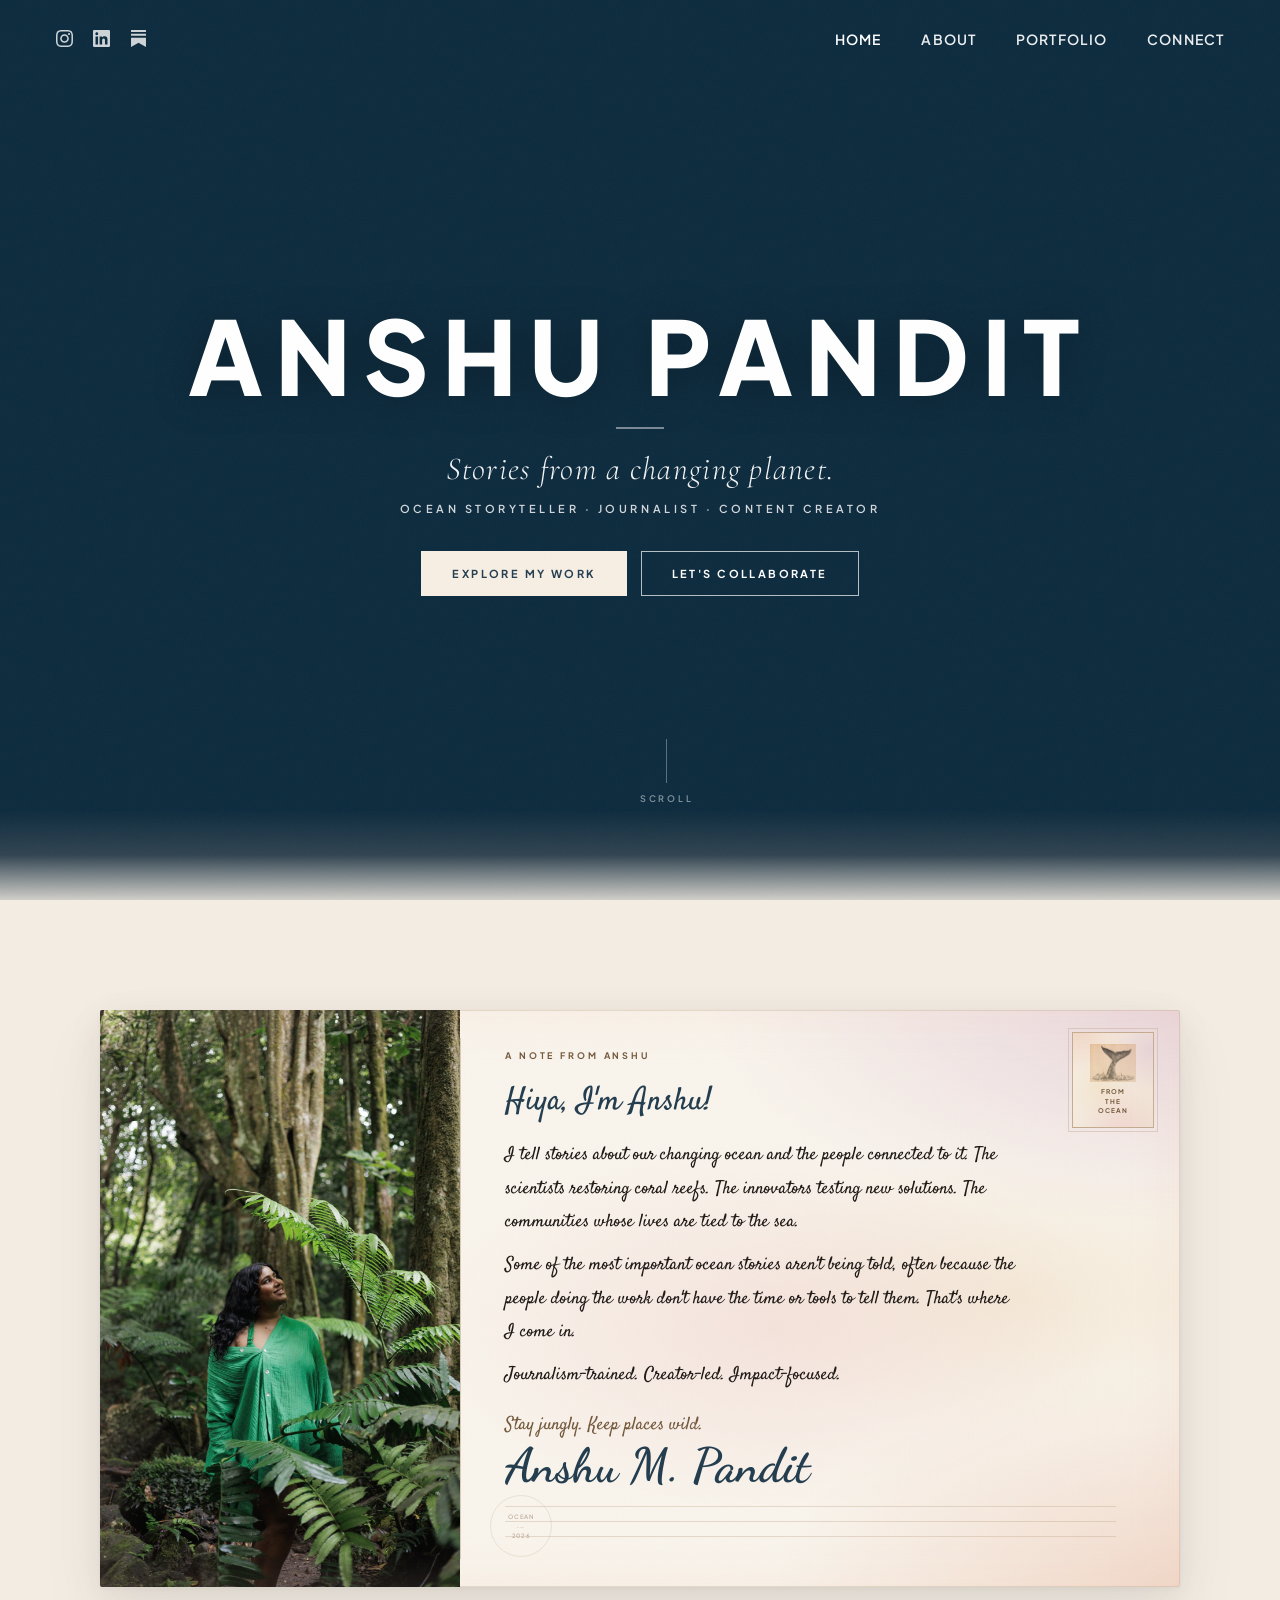
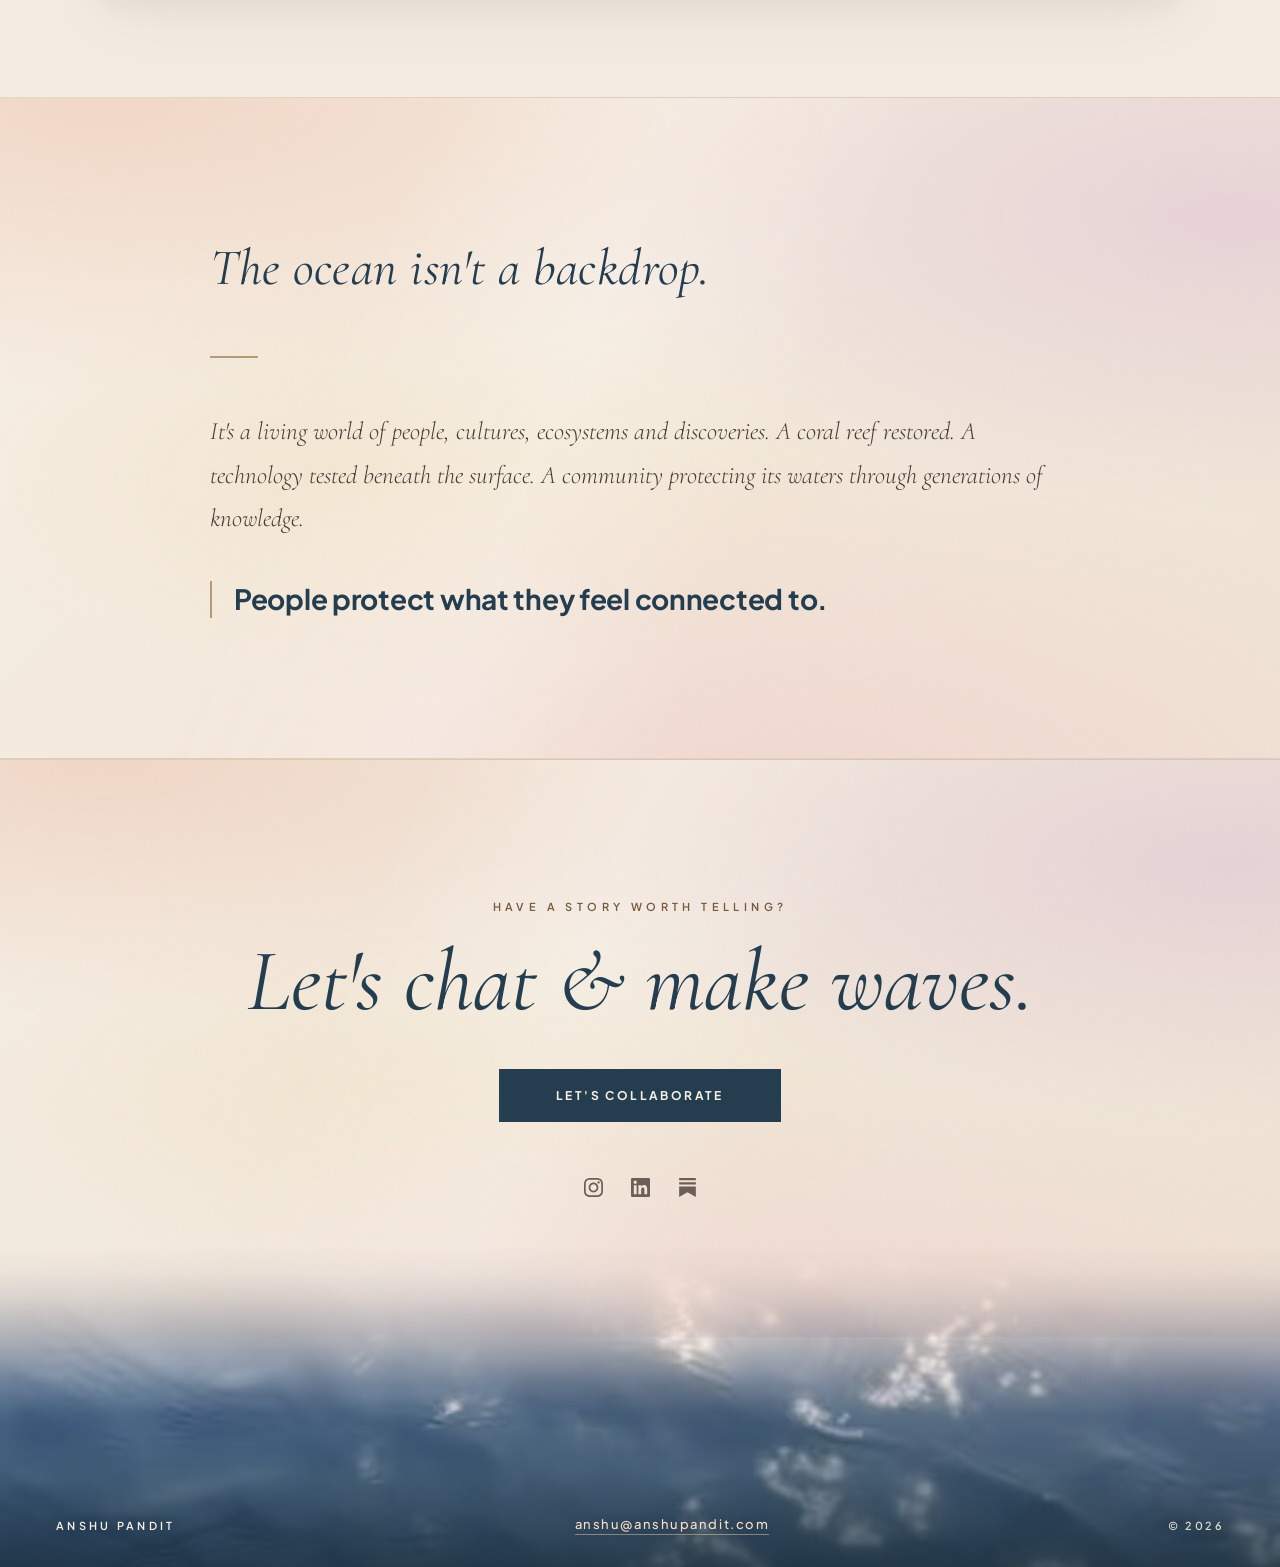
==== index.html @ a5e6ab1a "Speed, headings, fonts, closings and mobile fixes - Resize large photos to their largest display siz" ====
<!DOCTYPE html>
<html lang="en">
<head>
<meta charset="UTF-8">
<meta name="viewport" content="width=device-width, initial-scale=1.0">
<title>Anshu Pandit | Stories from a changing planet</title>
<link rel="preconnect" href="https://fonts.googleapis.com">
<link rel="preconnect" href="https://fonts.gstatic.com" crossorigin>
<link href="https://fonts.googleapis.com/css2?family=Plus+Jakarta+Sans:wght@300;400;500;600;700;800&family=Cormorant:ital,wght@0,400;0,500;0,600;1,300;1,400;1,500&family=Satisfy&family=Dancing+Script:wght@700&display=swap" rel="stylesheet">
<link rel="stylesheet" href="src/styles/styles.css">
<!-- SEO -->
<meta name="description" content="Anshu Pandit is an ocean storyteller, journalist and content creator telling stories about our changing ocean and the people connected to it.">
<meta name="keywords" content="Anshu Pandit, ocean storyteller, marine conservation, impact storytelling, climate communications, ocean biodiversity, environmental journalism, ocean journalism, blue economy, ocean policy, marine wildlife, conservation communications">
<meta name="author" content="Anshu Pandit">
<meta name="robots" content="index, follow">
<link rel="canonical" href="https://anshupandit.com/">
<meta property="og:type" content="website">
<meta property="og:url" content="https://anshupandit.com/">
<meta property="og:title" content="Anshu Pandit | Stories from a changing planet">
<meta property="og:description" content="Anshu Pandit is an ocean storyteller, journalist and content creator telling stories about our changing ocean and the people connected to it.">
<meta property="og:image" content="https://anshupandit.com/src/assets/Current_Headhot_copy.png">
<meta property="og:site_name" content="Anshu Pandit">
<meta name="twitter:card" content="summary_large_image">
<meta name="twitter:site" content="@anshupandit">
<meta name="twitter:title" content="Anshu Pandit | Stories from a changing planet">
<meta name="twitter:description" content="Anshu Pandit is an ocean storyteller, journalist and content creator telling stories about our changing ocean and the people connected to it.">
<meta name="twitter:image" content="https://anshupandit.com/src/assets/Current_Headhot_copy.png">
<meta name="theme-color" content="#0D2B3E">
<!-- Favicon -->
<link rel="icon" type="image/x-icon" href="favicon.ico">
<link rel="icon" type="image/png" href="favicon.png">
<link rel="apple-touch-icon" href="favicon.png">
<!-- Structured Data -->
<script type="application/ld+json">
{
  "@context": "https://schema.org",
  "@type": "Person",
  "name": "Anshu Pandit",
  "url": "https://anshupandit.com",
  "jobTitle": "Ocean Impact Storyteller",
  "description": "Ocean impact storyteller and journalist specializing in marine conservation, climate, and biodiversity communications.",
  "knowsAbout": ["Ocean Conservation", "Marine Biodiversity", "Climate Communications", "Impact Storytelling", "Broadcast Journalism", "Environmental Journalism", "Ocean Policy", "Blue Economy", "Ocean Journalism"],
  "sameAs": [
    "https://instagram.com/anshupandit",
    "https://www.linkedin.com/in/anshu-pandit/",
    "https://junglyplanet.substack.com"
  ],
  "image": "https://anshupandit.com/src/assets/Current_Headhot_copy.png"
}
</script>
<style>

/* ============================================================
   HERO — VIDEO
============================================================ */
.hero {
  position: relative;
  height: 100vh;
  width: 100%;
  overflow: hidden;
  display: flex;
  align-items: center;
  justify-content: center;
  background: #0D2B3E;
}

.hero-video {
  position: absolute;
  top: 0;
  left: 0;
  width: 100%;
  height: 100%;
  object-fit: cover;
}

.hero-overlay {
  position: absolute; inset: 0; z-index: 1;
  background:
    radial-gradient(ellipse at center, rgba(13,43,62,0.45) 0%, rgba(13,43,62,0.15) 60%, rgba(13,43,62,0.55) 100%),
    linear-gradient(to bottom, rgba(13,43,62,0.2) 0%, rgba(13,43,62,0.08) 40%, rgba(13,43,62,0.5) 100%);
}

.hero-content {
  position: relative;
  z-index: 2;
  text-align: center;
  animation: fadeUp 2s ease forwards;
  opacity: 0;
  transform: translateY(28px);
}

.hero-name {
  font-family: 'Plus Jakarta Sans', sans-serif;
  font-size: clamp(52px, 8vw, 116px);
  font-weight: 800;
  color: #fff;
  letter-spacing: 0.12em;
  text-transform: uppercase;
  line-height: 1;
  margin-bottom: 20px;
  text-shadow: 0 2px 40px rgba(0,0,0,0.3);
}

.hero-divider {
  width: 48px; height: 2px;
  background: rgba(255,255,255,0.45);
  margin: 0 auto 20px;
}

.hero-subtitle {
  font-family: 'Cormorant', serif;
  font-size: clamp(14px, 1.8vw, 22px);
  font-weight: 300;
  font-style: italic;
  color: rgba(255,255,255,0.85);
  letter-spacing: 0.12em;
}

.hero-descriptor {
  font-family: 'Cormorant', serif;
  font-size: clamp(11px, 1.2vw, 15px);
  font-weight: 300;
  font-style: italic;
  color: rgba(255,255,255,0.48);
  letter-spacing: 0.2em;
  margin-top: 10px;
}

.hero-scroll {
  position: absolute;
  bottom: 96px; left: 50%;
  transform: translateX(-50%);
  display: flex;
  flex-direction: column;
  align-items: center;
  gap: 10px;
  color: rgba(255,255,255,0.5);
  font-family: 'Plus Jakarta Sans', sans-serif;
  font-size: 9px;
  font-weight: 600;
  letter-spacing: 0.3em;
  text-transform: uppercase;
  z-index: 2;
  animation: fadeUp 3s ease forwards;
  opacity: 0;
}

.hero-subtitle { font-size: clamp(20px, 2.6vw, 32px) !important; color: rgba(255,255,255,0.95) !important; letter-spacing: 0.04em !important; }
.hero-descriptor { font-family: 'Plus Jakarta Sans', sans-serif !important; font-style: normal !important; font-weight: 600 !important; font-size: 11px !important; letter-spacing: 0.32em !important; text-transform: uppercase; color: rgba(255,255,255,0.82) !important; margin-top: 14px !important; }

.hero-actions { display: flex; gap: 14px; justify-content: center; flex-wrap: wrap; margin-top: 36px; }
.hero-btn {
  font-family: 'Plus Jakarta Sans', sans-serif;
  font-size: 11px; font-weight: 700; letter-spacing: 0.22em; text-transform: uppercase;
  text-decoration: none; color: #fff;
  padding: 15px 30px;
  border: 1px solid rgba(255,255,255,0.7);
  transition: background 0.35s ease, color 0.35s ease, border-color 0.35s ease;
}
.hero-btn:hover { background: rgba(255,255,255,0.14); border-color: #fff; }
.hero-btn-solid { background: #F7EFE4; color: var(--ocean-deep); border-color: #F7EFE4; }
.hero-btn-solid:hover { background: #fff; color: var(--ocean-deep); }

/* Pearl light where the film gives way to the page */
.hero::after {
  content: '';
  position: absolute; left: 0; right: 0; bottom: 0;
  height: 90px; z-index: 1;
  background: linear-gradient(to bottom,
    rgba(243,236,226,0) 0%,
    rgba(236,198,178,0.16) 50%,
    rgba(243,236,226,0.85) 100%);
  pointer-events: none;
}

.scroll-line {
  width: 1px; height: 44px;
  background: rgba(255,255,255,0.32);
  animation: scrollPulse 2.5s ease-in-out infinite;
}

@keyframes scrollPulse {
  0%, 100% { transform: scaleY(1); opacity: 0.32; }
  50%       { transform: scaleY(1.2); opacity: 0.65; }
}

/* ============================================================
   POSTCARD SECTION
============================================================ */
.postcard-outer {
  background: var(--cream);
  padding: 110px 60px;
}

.postcard-wrap {
  max-width: 1080px;
  margin: 0 auto;
}

.postcard-card {
  background: #F9F4EC;
  background-image:
    radial-gradient(70% 60% at 100% 0%, rgba(226,201,213,0.68) 0%, rgba(226,201,213,0) 62%),
    radial-gradient(60% 60% at 100% 100%, rgba(236,198,178,0.58) 0%, rgba(236,198,178,0) 62%),
    radial-gradient(45% 45% at 62% 55%, rgba(240,210,205,0.50) 0%, rgba(240,210,205,0) 70%),
    radial-gradient(40% 35% at 85% 50%, rgba(240,222,190,0.45) 0%, rgba(240,222,190,0) 70%);
  border-radius: 2px;
  box-shadow:
    0 2px 4px rgba(52,44,43,0.04),
    0 10px 36px rgba(52,44,43,0.08),
    0 28px 70px rgba(36,62,80,0.06),
    inset 0 0 0 1px rgba(180,154,120,0.30);
  display: flex;
  min-height: 560px;
  position: relative;
  overflow: hidden;
}

.postcard-card::before {
  content: '';
  position: absolute; inset: 0;
  opacity: 0.035;
  background-image: url("data:image/svg+xml,%3Csvg viewBox='0 0 512 512' xmlns='http://www.w3.org/2000/svg'%3E%3Cfilter id='n'%3E%3CfeTurbulence type='fractalNoise' baseFrequency='0.65' numOctaves='4' stitchTiles='stitch'/%3E%3C/filter%3E%3Crect width='100%25' height='100%25' filter='url(%23n)'/%3E%3C/svg%3E");
  background-size: 180px 180px;
  pointer-events: none; z-index: 0;
}

.postcard-card::after {
  content: '';
  position: absolute; inset: 0;
  box-shadow: inset 0 0 50px rgba(236,198,178,0.22);
  pointer-events: none; z-index: 5;
}

.postcard-photo-side {
  width: 33.333%;
  flex-shrink: 0;
  position: relative;
  z-index: 1;
  overflow: hidden;
}

.postcard-photo-side img {
  width: 100%;
  height: 100%;
  object-fit: cover;
  object-position: center top;
  display: block;
  filter: saturate(0.9) contrast(0.97) brightness(1.02);
}

.postcard-divider {
  width: 1px;
  background: rgba(180,154,120,0.45);
  flex-shrink: 0;
  margin: 28px 0;
  z-index: 1;
}

.postcard-letter-side {
  flex: 1;
  padding: 40px 48px 36px 44px;
  display: flex;
  flex-direction: column;
  position: relative;
  z-index: 1;
}

.postcard-stamp {
  position: absolute;
  top: 22px; right: 26px;
  width: 82px; height: 96px;
  border: 1.5px solid rgba(180,154,120,0.75);
  outline: 1px solid rgba(180,154,120,0.35);
  outline-offset: 3px;
  display: flex;
  flex-direction: column;
  align-items: center;
  justify-content: center;
  gap: 5px;
  background: var(--nacre);
}

.stamp-img {
  width: 52px; height: 38px;
  object-fit: contain;
  opacity: 0.8;
  mix-blend-mode: multiply;
}

.stamp-text {
  font-family: 'Plus Jakarta Sans', sans-serif;
  font-size: 6.5px;
  font-weight: 700;
  letter-spacing: 0.15em;
  text-transform: uppercase;
  color: var(--gold-text);
  text-align: center;
  line-height: 1.5;
}

.postmark {
  position: absolute;
  bottom: 30px;
  left: calc(33.333% + 30px);
}

.postmark-circle {
  width: 62px; height: 62px;
  border: 1.5px solid rgba(180,154,120,0.5);
  border-radius: 50%;
  display: flex;
  flex-direction: column;
  align-items: center;
  justify-content: center;
  opacity: 0.42;
}

.postmark-text {
  font-family: 'Plus Jakarta Sans', sans-serif;
  font-size: 6px;
  font-weight: 600;
  letter-spacing: 0.1em;
  color: var(--gold-text);
  text-align: center;
  line-height: 1.6;
  text-transform: uppercase;
}

.letter-content {
  padding-right: 110px;
  flex: 1;
}

.letter-label {
  font-family: 'Plus Jakarta Sans', sans-serif;
  font-size: 9px;
  font-weight: 700;
  letter-spacing: 0.32em;
  text-transform: uppercase;
  color: var(--gold-text);
  margin-bottom: 22px;
  display: block;
}

/* HANDWRITTEN CURSIVE for postcard */
.letter-salutation {
  font-family: 'Satisfy', cursive;
  font-size: 32px;
  font-weight: 400;
  color: var(--ocean-deep);
  margin-bottom: 18px;
  line-height: 1.2;
}

.letter-body {
  font-family: 'Satisfy', cursive;
  font-size: 18px;
  font-weight: 400;
  color: var(--text-primary);
  line-height: 1.85;
  margin-bottom: 10px;
}

.letter-closing {
  font-family: 'Satisfy', cursive;
  font-size: 18px;
  font-weight: 400;
  color: var(--gold-text);
  margin-top: 20px;
  margin-bottom: 4px;
}

/* SIGNATURE — Dancing Script for elegance */
.letter-signature {
  font-family: 'Dancing Script', cursive;
  font-size: 48px;
  color: var(--ocean-deep);
  font-weight: 700;
  line-height: 1;
}

.address-lines {
  margin-top: auto;
  padding-top: 16px;
  padding-right: 16px;
}

.address-line {
  height: 1px;
  background: rgba(180,154,120,0.30);
  margin-bottom: 14px;
}

@media (max-width: 900px) {
  .postcard-outer { padding: 80px 24px; }
  .postcard-card { flex-direction: column; min-height: auto; }
  .postcard-photo-side { width: 100%; height: 380px; }
  .postcard-photo-side img { object-position: center 20%; }
  .postcard-divider { display: none; }
  .postcard-letter-side { padding: 32px 28px; }
  .letter-content { padding-right: 0; }
  .letter-label, .letter-salutation { padding-right: 96px; }
  .letter-salutation { font-size: 28px; }
  .postmark { display: none; }
}

/* ============================================================
   WHY OCEAN — MANIFESTO SECTION
============================================================ */
.manifesto-section {
  background: var(--nacre);
  padding: 140px 60px;
  position: relative;
  overflow: hidden;
  border-top: 1px solid rgba(180,154,120,0.25);
  border-bottom: 1px solid rgba(180,154,120,0.25);
}

/* light catching the shell */
.manifesto-section::before {
  content: '';
  position: absolute; inset: 0;
  background: var(--sheen);
  mix-blend-mode: soft-light;
  pointer-events: none;
}

.manifesto-inner { position: relative; }

.manifesto-inner {
  max-width: 860px;
  margin: 0 auto;
}

.manifesto-label {
  font-family: var(--font-heading);
  font-size: clamp(52px, 8vw, 110px);
  font-weight: 800;
  letter-spacing: 0.06em;
  text-transform: uppercase;
  color: #0A4F8F;
  display: block;
  margin-bottom: 0;
  line-height: 1;
}

.manifesto-headline {
  font-family: var(--font-serif);
  font-size: clamp(32px, 4vw, 52px);
  font-weight: 400;
  font-style: italic;
  color: var(--ocean-deep);
  line-height: 1.2;
  margin-bottom: 56px;
  letter-spacing: 0.01em;
}

.manifesto-divider {
  width: 48px;
  height: 2px;
  background: var(--blush);
  margin-bottom: 52px;
}

.manifesto-body {
  display: flex;
  flex-direction: column;
  gap: 0;
}

.manifesto-para {
  font-family: var(--font-serif);
  font-size: clamp(18px, 2vw, 22px);
  font-style: italic;
  color: var(--text-secondary);
  line-height: 1.85;
  padding: 28px 0;
  border-bottom: 1px solid rgba(180,154,120,0.28);
}

.manifesto-para:first-child { padding-top: 0; }
.manifesto-para:last-child { border-bottom: none; }

.manifesto-para strong {
  font-style: normal;
  font-weight: 600;
  color: var(--text-primary);
}

.manifesto-lead {
  font-family: var(--font-serif);
  font-size: clamp(20px, 2.2vw, 25px);
  font-style: italic;
  color: var(--text-secondary);
  line-height: 1.75;
  margin-bottom: 40px;
}
.manifesto-statement {
  font-family: var(--font-heading);
  font-size: clamp(20px, 2.2vw, 28px);
  font-weight: 700;
  color: var(--ocean-deep);
  line-height: 1.3;
  letter-spacing: -0.01em;
  padding-left: 22px;
  border-left: 2px solid var(--gold);
}

@media (max-width: 900px) {
  .manifesto-section { padding: 80px 28px; }
  .manifesto-label { font-size: clamp(44px, 12vw, 80px); }
}

</style>
</head>
<body>

<!-- NAV -->
<nav id="main-nav">
  <div class="nav-social">
    <a href="https://instagram.com/anshupandit" target="_blank" aria-label="Instagram"><svg viewBox="0 0 24 24"><path d="M12 2.163c3.204 0 3.584.012 4.85.07 3.252.148 4.771 1.691 4.919 4.919.058 1.265.069 1.645.069 4.849 0 3.205-.012 3.584-.069 4.849-.149 3.225-1.664 4.771-4.919 4.919-1.266.058-1.644.07-4.85.07-3.204 0-3.584-.012-4.849-.07-3.26-.149-4.771-1.699-4.919-4.92-.058-1.265-.07-1.644-.07-4.849 0-3.204.013-3.583.07-4.849.149-3.227 1.664-4.771 4.919-4.919 1.266-.057 1.645-.069 4.849-.069zm0-2.163c-3.259 0-3.667.014-4.947.072-4.358.2-6.78 2.618-6.98 6.98-.059 1.281-.073 1.689-.073 4.948 0 3.259.014 3.668.072 4.948.2 4.358 2.618 6.78 6.98 6.98 1.281.058 1.689.072 4.948.072 3.259 0 3.668-.014 4.948-.072 4.354-.2 6.782-2.618 6.979-6.98.059-1.28.073-1.689.073-4.948 0-3.259-.014-3.667-.072-4.947-.196-4.354-2.617-6.78-6.979-6.98-1.281-.059-1.69-.073-4.949-.073zm0 5.838c-3.403 0-6.162 2.759-6.162 6.162s2.759 6.163 6.162 6.163 6.162-2.759 6.162-6.163c0-3.403-2.759-6.162-6.162-6.162zm0 10.162c-2.209 0-4-1.79-4-4 0-2.209 1.791-4 4-4s4 1.791 4 4c0 2.21-1.791 4-4 4zm6.406-11.845c-.796 0-1.441.645-1.441 1.44s.645 1.44 1.441 1.44c.795 0 1.439-.645 1.439-1.44s-.644-1.44-1.439-1.44z"/></svg></a>
    <a href="https://www.linkedin.com/in/anshu-pandit/" target="_blank" aria-label="LinkedIn"><svg viewBox="0 0 24 24"><path d="M20.447 20.452h-3.554v-5.569c0-1.328-.027-3.037-1.852-3.037-1.853 0-2.136 1.445-2.136 2.939v5.667H9.351V9h3.414v1.561h.046c.477-.9 1.637-1.85 3.37-1.85 3.601 0 4.267 2.37 4.267 5.455v6.286zM5.337 7.433c-1.144 0-2.063-.926-2.063-2.065 0-1.138.92-2.063 2.063-2.063 1.14 0 2.064.925 2.064 2.063 0 1.139-.925 2.065-2.064 2.065zm1.782 13.019H3.555V9h3.564v11.452zM22.225 0H1.771C.792 0 0 .774 0 1.729v20.542C0 23.227.792 24 1.771 24h20.451C23.2 24 24 23.227 24 22.271V1.729C24 .774 23.2 0 22.222 0h.003z"/></svg></a>
    <a href="https://junglyplanet.substack.com" target="_blank" aria-label="Substack"><svg viewBox="0 0 24 24"><path d="M22.539 8.242H1.46V5.406h21.08v2.836zM1.46 10.812V24L12 18.11 22.54 24V10.812H1.46zM22.54 0H1.46v2.836h21.08V0z"/></svg></a>
  </div>
  <ul class="nav-links">
    <li><a href="index.html" class="active">Home</a></li>
    <li><a href="about.html">About</a></li>
    <li><a href="portfolio.html">Portfolio</a></li>
    <li><a href="connect.html">Connect</a></li>
  </ul>
  <button class="hamburger" id="hamburger" aria-label="Menu">
    <span></span><span></span><span></span>
  </button>
</nav>

<!-- MOBILE MENU -->
<div class="mobile-menu" id="mobile-menu">
  <ul class="mobile-menu-links">
    <li><a href="index.html" class="active">Home</a></li>
    <li><a href="about.html">About</a></li>
    <li><a href="portfolio.html">Portfolio</a></li>
    <li><a href="connect.html">Connect</a></li>
  </ul>
  <div class="mobile-menu-social">
    <a href="https://instagram.com/anshupandit" target="_blank" aria-label="Instagram"><svg viewBox="0 0 24 24"><path d="M12 2.163c3.204 0 3.584.012 4.85.07 3.252.148 4.771 1.691 4.919 4.919.058 1.265.069 1.645.069 4.849 0 3.205-.012 3.584-.069 4.849-.149 3.225-1.664 4.771-4.919 4.919-1.266.058-1.644.07-4.85.07-3.204 0-3.584-.012-4.849-.07-3.26-.149-4.771-1.699-4.919-4.92-.058-1.265-.07-1.644-.07-4.849 0-3.204.013-3.583.07-4.849.149-3.227 1.664-4.771 4.919-4.919 1.266-.057 1.645-.069 4.849-.069zm0-2.163c-3.259 0-3.667.014-4.947.072-4.358.2-6.78 2.618-6.98 6.98-.059 1.281-.073 1.689-.073 4.948 0 3.259.014 3.668.072 4.948.2 4.358 2.618 6.78 6.98 6.98 1.281.058 1.689.072 4.948.072 3.259 0 3.668-.014 4.948-.072 4.354-.2 6.782-2.618 6.979-6.98.059-1.28.073-1.689.073-4.948 0-3.259-.014-3.667-.072-4.947-.196-4.354-2.617-6.78-6.979-6.98-1.281-.059-1.69-.073-4.949-.073zm0 5.838c-3.403 0-6.162 2.759-6.162 6.162s2.759 6.163 6.162 6.163 6.162-2.759 6.162-6.163c0-3.403-2.759-6.162-6.162-6.162zm0 10.162c-2.209 0-4-1.79-4-4 0-2.209 1.791-4 4-4s4 1.791 4 4c0 2.21-1.791 4-4 4zm6.406-11.845c-.796 0-1.441.645-1.441 1.44s.645 1.44 1.441 1.44c.795 0 1.439-.645 1.439-1.44s-.644-1.44-1.439-1.44z"/></svg></a>
    <a href="https://www.linkedin.com/in/anshu-pandit/" target="_blank" aria-label="LinkedIn"><svg viewBox="0 0 24 24"><path d="M20.447 20.452h-3.554v-5.569c0-1.328-.027-3.037-1.852-3.037-1.853 0-2.136 1.445-2.136 2.939v5.667H9.351V9h3.414v1.561h.046c.477-.9 1.637-1.85 3.37-1.85 3.601 0 4.267 2.37 4.267 5.455v6.286zM5.337 7.433c-1.144 0-2.063-.926-2.063-2.065 0-1.138.92-2.063 2.063-2.063 1.14 0 2.064.925 2.064 2.063 0 1.139-.925 2.065-2.064 2.065zm1.782 13.019H3.555V9h3.564v11.452zM22.225 0H1.771C.792 0 0 .774 0 1.729v20.542C0 23.227.792 24 1.771 24h20.451C23.2 24 24 23.227 24 22.271V1.729C24 .774 23.2 0 22.222 0h.003z"/></svg></a>
    <a href="https://junglyplanet.substack.com" target="_blank" aria-label="Substack"><svg viewBox="0 0 24 24"><path d="M22.539 8.242H1.46V5.406h21.08v2.836zM1.46 10.812V24L12 18.11 22.54 24V10.812H1.46zM22.54 0H1.46v2.836h21.08V0z"/></svg></a>
  </div>
</div>


<!-- HERO VIDEO -->
<section class="hero">
  <video class="hero-video" autoplay muted loop playsinline>
    <source src="src/assets/Website_Hero.mp4" type="video/mp4">
  </video>
  <div class="hero-overlay"></div>
  <div class="hero-content">
    <h1 class="hero-name">Anshu Pandit</h1>
    <div class="hero-divider"></div>
    <p class="hero-subtitle">Stories from a changing planet.</p>
    <p class="hero-descriptor">Ocean storyteller &middot; Journalist &middot; Content creator</p>
    <div class="hero-actions">
      <a href="portfolio.html" class="hero-btn hero-btn-solid">Explore my work</a>
      <a href="connect.html" class="hero-btn">Let's collaborate</a>
    </div>
  </div>
  <div class="hero-scroll">
    <div class="scroll-line"></div>
    Scroll
  </div>
</section>

<!-- POSTCARD -->
<div class="postcard-outer">
  <div class="postcard-wrap fade-in">
    <div class="postcard-card">

      <div class="postcard-photo-side">
        <img src="src/assets/postcard_image.jpg" alt="Anshu Pandit">
      </div>

      <div class="postcard-divider"></div>

      <div class="postcard-letter-side">

        <div class="postcard-stamp">
          <img src="src/assets/Postcard_stamp.jpg" alt="Ocean stamp" class="stamp-img">
          <div class="stamp-text">From<br>The<br>Ocean</div>
        </div>

        <div class="letter-content">
          <span class="letter-label">A Note From Anshu</span>
          <div class="letter-salutation">Hiya, I'm Anshu!</div>
          <p class="letter-body">I tell stories about our changing ocean and the people connected to it. The scientists restoring coral reefs. The innovators testing new solutions. The communities whose lives are tied to the sea.</p>
          <p class="letter-body">Some of the most important ocean stories aren't being told, often because the people doing the work don't have the time or tools to tell them. That's where I come in.</p>
          <p class="letter-body">Journalism-trained. Creator-led. Impact-focused.</p>
          <div class="letter-closing">Stay jungly. Keep places wild.</div>
          <div class="letter-signature">Anshu M. Pandit</div>
        </div>

        <div class="address-lines">
          <div class="address-line"></div>
          <div class="address-line"></div>
          <div class="address-line"></div>
        </div>

      </div>

      <div class="postmark">
        <div class="postmark-circle">
          <div class="postmark-text">Ocean<br>&middot;&middot;&middot;<br>2026</div>
        </div>
      </div>

    </div>
  </div>
</div>

<!-- WHY OCEAN MANIFESTO -->
<section class="manifesto-section fade-in">
  <div class="manifesto-inner">
    <h2 class="manifesto-headline">The ocean isn't a backdrop.</h2>
    <div class="manifesto-divider"></div>

    <div class="manifesto-body">
      <p class="manifesto-lead">It's a living world of people, cultures, ecosystems and discoveries. A coral reef restored. A technology tested beneath the surface. A community protecting its waters through generations of knowledge.</p>
      <p class="manifesto-statement">People protect what they feel connected to.</p>
    </div>
  </div>
</section>

<!-- CTA -->
<section class="cta-section fade-in">
  <div class="cta-overlay"></div>
  <div class="cta-grain"></div>
  <div class="cta-content">
    <span class="cta-label">Have a story worth telling?</span>
    <h2 class="cta-headline">Let's chat &amp; make waves.</h2>
    <a href="connect.html" class="cta-button">Let's collaborate</a>
    <div class="cta-social">
      <a href="https://instagram.com/anshupandit" target="_blank" aria-label="Instagram"><svg viewBox="0 0 24 24"><path d="M12 2.163c3.204 0 3.584.012 4.85.07 3.252.148 4.771 1.691 4.919 4.919.058 1.265.069 1.645.069 4.849 0 3.205-.012 3.584-.069 4.849-.149 3.225-1.664 4.771-4.919 4.919-1.266.058-1.644.07-4.85.07-3.204 0-3.584-.012-4.849-.07-3.26-.149-4.771-1.699-4.919-4.92-.058-1.265-.07-1.644-.07-4.849 0-3.204.013-3.583.07-4.849.149-3.227 1.664-4.771 4.919-4.919 1.266-.057 1.645-.069 4.849-.069zm0-2.163c-3.259 0-3.667.014-4.947.072-4.358.2-6.78 2.618-6.98 6.98-.059 1.281-.073 1.689-.073 4.948 0 3.259.014 3.668.072 4.948.2 4.358 2.618 6.78 6.98 6.98 1.281.058 1.689.072 4.948.072 3.259 0 3.668-.014 4.948-.072 4.354-.2 6.782-2.618 6.979-6.98.059-1.28.073-1.689.073-4.948 0-3.259-.014-3.667-.072-4.947-.196-4.354-2.617-6.78-6.979-6.98-1.281-.059-1.69-.073-4.949-.073zm0 5.838c-3.403 0-6.162 2.759-6.162 6.162s2.759 6.163 6.162 6.163 6.162-2.759 6.162-6.163c0-3.403-2.759-6.162-6.162-6.162zm0 10.162c-2.209 0-4-1.79-4-4 0-2.209 1.791-4 4-4s4 1.791 4 4c0 2.21-1.791 4-4 4zm6.406-11.845c-.796 0-1.441.645-1.441 1.44s.645 1.44 1.441 1.44c.795 0 1.439-.645 1.439-1.44s-.644-1.44-1.439-1.44z"/></svg></a>
      <a href="https://www.linkedin.com/in/anshu-pandit/" target="_blank" aria-label="LinkedIn"><svg viewBox="0 0 24 24"><path d="M20.447 20.452h-3.554v-5.569c0-1.328-.027-3.037-1.852-3.037-1.853 0-2.136 1.445-2.136 2.939v5.667H9.351V9h3.414v1.561h.046c.477-.9 1.637-1.85 3.37-1.85 3.601 0 4.267 2.37 4.267 5.455v6.286zM5.337 7.433c-1.144 0-2.063-.926-2.063-2.065 0-1.138.92-2.063 2.063-2.063 1.14 0 2.064.925 2.064 2.063 0 1.139-.925 2.065-2.064 2.065zm1.782 13.019H3.555V9h3.564v11.452zM22.225 0H1.771C.792 0 0 .774 0 1.729v20.542C0 23.227.792 24 1.771 24h20.451C23.2 24 24 23.227 24 22.271V1.729C24 .774 23.2 0 22.222 0h.003z"/></svg></a>
      <a href="https://junglyplanet.substack.com" target="_blank" aria-label="Substack"><svg viewBox="0 0 24 24"><path d="M22.539 8.242H1.46V5.406h21.08v2.836zM1.46 10.812V24L12 18.11 22.54 24V10.812H1.46zM22.54 0H1.46v2.836h21.08V0z"/></svg></a>
    </div>
  </div>
</section>

<footer class="site-footer">
  <video class="footer-water" autoplay muted loop playsinline preload="metadata" poster="src/assets/footer_water_poster.jpg" aria-hidden="true">
    <source src="src/assets/footer_water.mp4" type="video/mp4">
    <source src="src/assets/footer_water.webm" type="video/webm">
  </video>
  <div class="footer-tint" aria-hidden="true"></div>
  <div class="site-footer-inner">
    <span class="site-footer-name">Anshu Pandit</span>
    <a href="mailto:anshu@anshupandit.com">anshu@anshupandit.com</a>
    <span>&copy; 2026</span>
  </div>
</footer>
<script>
  if (window.matchMedia('(prefers-reduced-motion: reduce)').matches) {
    document.querySelectorAll('.footer-water').forEach(v => { v.removeAttribute('autoplay'); v.pause(); });
  }
</script>


<script>
  const nav = document.getElementById('main-nav');
  window.addEventListener('scroll', () => { nav.classList.toggle('scrolled', window.scrollY > 60); });

  const obs = new IntersectionObserver((e) => { e.forEach(el => { if (el.isIntersecting) { el.target.classList.add('visible'); obs.unobserve(el.target); } }); }, { threshold: 0.1 });
  document.querySelectorAll('.fade-in').forEach(el => obs.observe(el));

  // Hamburger menu
  const hbg = document.getElementById('hamburger');
  const mob = document.getElementById('mobile-menu');
  hbg.addEventListener('click', () => {
    hbg.classList.toggle('open');
    mob.classList.toggle('open');
    document.body.style.overflow = mob.classList.contains('open') ? 'hidden' : '';
  });
  mob.querySelectorAll('a').forEach(a => {
    a.addEventListener('click', () => {
      hbg.classList.remove('open');
      mob.classList.remove('open');
      document.body.style.overflow = '';
    });
  });
</script>
</body>
</html>
---- src/styles/styles.css ----
/* ============================================================
   ANSHU PANDIT — anshupandit.com — Shared Styles v3
============================================================ */

:root {
  /* Pearl palette (preview) */
  --cream: #F3ECE2;        /* warm pearl linen — main background (media kit warmth) */
  --cream-dark: #E9E0D3;   /* champagne — alternate sections, fine rules */
  --cream-mid: #EFE7DB;
  --text-primary: #211B18; /* warm near-black, as in the media kit */
  --text-secondary: #463C37;
  --text-light: #6B5F57;   /* readable taupe for small labels */
  --ocean-deep: #243E50;   /* midnight */
  --ocean-mid: #326E76;    /* ocean teal */
  --blush: #B49A78;        /* antique gold — rules and details only */
  --gold: #B49A78;
  --gold-text: #74593D;
  --peach: #EBCFC5;
  --lavender: #DCD4E7;
  --shell: #EEDDE3;

  /* Mother-of-pearl: soft colour shifts, used sparingly */
  --nacre:
    radial-gradient(110% 80% at 8% 0%, rgba(236,198,178,0.58) 0%, rgba(236,198,178,0) 55%),      /* apricot peach */
    radial-gradient(90% 75% at 96% 18%, rgba(226,201,213,0.68) 0%, rgba(226,201,213,0) 60%),     /* rosy mauve-lilac */
    radial-gradient(85% 90% at 62% 108%, rgba(240,210,205,0.80) 0%, rgba(240,210,205,0) 62%),    /* warm blush */
    radial-gradient(55% 45% at 34% 58%, rgba(240,222,190,0.50) 0%, rgba(240,222,190,0) 70%),     /* champagne-gold glow */
    linear-gradient(135deg, #F7EFE4 0%, #EFE3D4 100%);
  /* soft band of light across the shell */
  --sheen: linear-gradient(112deg,
    rgba(255,255,255,0) 28%,
    rgba(255,255,255,0.55) 44%,
    rgba(255,255,255,0) 60%);

  /* Font families */
  --font-heading: 'Plus Jakarta Sans', sans-serif;
  --font-serif: 'Cormorant', serif;
  --font-script: 'Dancing Script', cursive;
  --font-body: 'Plus Jakarta Sans', sans-serif;
}

* { margin: 0; padding: 0; box-sizing: border-box; }
html { scroll-behavior: smooth; }

body {
  background: var(--cream);
  color: var(--text-primary);
  font-family: var(--font-body);
  font-weight: 300;
  overflow-x: hidden;
}

/* GRAIN */
body::before {
  content: '';
  position: fixed;
  top: 0; left: 0;
  width: 100%; height: 100%;
  pointer-events: none;
  z-index: 9999;
  opacity: 0.035;
  background-image: url("data:image/svg+xml,%3Csvg viewBox='0 0 512 512' xmlns='http://www.w3.org/2000/svg'%3E%3Cfilter id='n'%3E%3CfeTurbulence type='fractalNoise' baseFrequency='0.75' numOctaves='4' stitchTiles='stitch'/%3E%3C/filter%3E%3Crect width='100%25' height='100%25' filter='url(%23n)'/%3E%3C/svg%3E");
  background-size: 256px 256px;
}

/* ============================================================
   NAVIGATION
============================================================ */
nav {
  position: fixed;
  top: 0; left: 0; right: 0;
  z-index: 1000;
  display: flex;
  justify-content: space-between;
  align-items: center;
  padding: 28px 56px;
  transition: all 0.5s ease;
}

nav.scrolled {
  background: rgba(243, 236, 226, 0.94);
  backdrop-filter: blur(20px);
  -webkit-backdrop-filter: blur(20px);
  border-bottom: 1px solid rgba(107, 101, 96, 0.1);
  padding: 18px 56px;
}

.nav-social {
  display: flex;
  gap: 20px;
  align-items: center;
}

.nav-social a {
  display: flex;
  align-items: center;
  color: rgba(255,255,255,0.8);
  transition: all 0.3s ease;
}

nav.scrolled .nav-social a { color: var(--text-secondary); }
.nav-social a:hover { color: #fff; }
nav.scrolled .nav-social a:hover { color: var(--text-primary); }
.nav-social svg { width: 17px; height: 17px; fill: currentColor; }

.nav-links {
  display: flex;
  gap: 40px;
  list-style: none;
}

.nav-links a {
  font-family: var(--font-heading);
  font-size: 14px;
  font-weight: 600;
  letter-spacing: 0.08em;
  text-transform: uppercase;
  color: rgba(255,255,255,0.92);
  text-decoration: none;
  transition: all 0.3s ease;
  position: relative;
}

.nav-links a::after {
  content: '';
  position: absolute;
  bottom: -3px; left: 0;
  width: 0; height: 2px;
  background: currentColor;
  transition: width 0.3s ease;
}

.nav-links a:hover::after { width: 100%; }
nav.scrolled .nav-links a { color: var(--text-secondary); }
nav.scrolled .nav-links a:hover { color: var(--text-primary); }
.nav-links a.active { color: #fff; }
nav.scrolled .nav-links a.active { color: var(--text-primary); }

/* ============================================================
   PAGE HEADER (inner pages)
============================================================ */
.page-header {
  position: relative;
  height: 50vh;
  min-height: 360px;
  display: flex;
  align-items: center;
  justify-content: center;
  text-align: center;
  overflow: hidden;
}

.page-header-bg {
  position: absolute; inset: 0;
  background-size: cover;
  background-position: center;
  filter: saturate(0.75) brightness(0.65);
  animation: slowZoom 20s ease-in-out infinite alternate;
}

.page-header-overlay {
  position: absolute; inset: 0;
  background: linear-gradient(to bottom, rgba(13,43,62,0.25) 0%, rgba(13,43,62,0.6) 100%);
}

.page-header-content {
  position: relative; z-index: 2;
  animation: fadeUp 1.5s ease forwards;
  opacity: 0; transform: translateY(20px);
}

.page-header-label {
  font-family: var(--font-heading);
  font-size: 11px;
  font-weight: 600;
  letter-spacing: 0.35em;
  text-transform: uppercase;
  color: rgba(255,255,255,0.55);
  margin-bottom: 16px;
  display: block;
}

.page-header-title {
  font-family: var(--font-heading);
  font-size: clamp(52px, 8vw, 108px);
  font-weight: 800;
  color: #fff;
  letter-spacing: 0.04em;
  text-transform: uppercase;
  line-height: 1;
}

/* ============================================================
   CTA SECTION
============================================================ */
.cta-section {
  position: relative;
  background: var(--nacre);
  padding: 140px 60px;
  text-align: center;
  overflow: hidden;
  border-top: 1px solid rgba(180,154,120,0.35);
}

/* Pearl closing section: the waves video is retired here */
.cta-video { display: none; }

/* A slow band of light across the shell surface */
.cta-overlay {
  position: absolute; inset: 0; z-index: 1;
  background: var(--sheen);
  mix-blend-mode: soft-light;
}

.cta-grain {
  position: absolute; inset: 0; z-index: 2;
  opacity: 0.055; pointer-events: none;
  background-image: url("data:image/svg+xml,%3Csvg viewBox='0 0 512 512' xmlns='http://www.w3.org/2000/svg'%3E%3Cfilter id='n'%3E%3CfeTurbulence type='fractalNoise' baseFrequency='0.75' numOctaves='4' stitchTiles='stitch'/%3E%3C/filter%3E%3Crect width='100%25' height='100%25' filter='url(%23n)'/%3E%3C/svg%3E");
  background-size: 256px 256px;
}

.cta-content { position: relative; z-index: 3; }

.cta-label {
  font-family: var(--font-heading);
  font-size: 11px;
  font-weight: 600;
  letter-spacing: 0.4em;
  text-transform: uppercase;
  color: var(--gold-text);
  margin-bottom: 20px;
  display: block;
}

.cta-headline {
  font-family: var(--font-serif);
  font-size: clamp(48px, 7vw, 88px);
  font-weight: 400;
  font-style: italic;
  color: var(--ocean-deep);
  line-height: 1.1;
  margin-bottom: 14px;
}

.cta-sub {
  font-family: var(--font-serif);
  font-size: 20px;
  font-style: italic;
  color: var(--text-secondary);
  margin-bottom: 52px;
  letter-spacing: 0.06em;
}

.cta-button {
  display: inline-block;
  font-family: var(--font-heading);
  font-size: 12px;
  font-weight: 700;
  letter-spacing: 0.2em;
  text-transform: uppercase;
  color: #F7EFE4;
  background: var(--ocean-deep);
  text-decoration: none;
  padding: 18px 56px;
  border: 1.5px solid var(--ocean-deep);
  transition: color 0.45s ease, letter-spacing 0.45s ease;
  position: relative;
  overflow: hidden;
  margin-bottom: 52px;
  z-index: 0;
}

.cta-button::before {
  content: '';
  position: absolute; inset: 0;
  background: var(--ocean-mid);
  transform: translateX(-100%);
  transition: transform 0.45s ease;
  z-index: -1;
}

.cta-button:hover::before { transform: translateX(0); }
.cta-button:hover { letter-spacing: 0.24em; }
.cta-headline + .cta-button { margin-top: 26px; }

.cta-social {
  display: flex;
  justify-content: center;
  gap: 28px;
}

.cta-social a {
  color: var(--text-light);
  transition: color 0.3s ease;
  display: flex;
}

.cta-social a:hover { color: var(--text-primary); }
.cta-social svg { width: 19px; height: 19px; fill: currentColor; }

/* ============================================================
   FOOTER — real water, light on the surface
============================================================ */
.site-footer {
  position: relative;
  z-index: 4;
  margin-top: -90px;            /* the pearl section dissolves into the sea */
  height: 320px;
  overflow: hidden;
  font-family: var(--font-heading);
}

.footer-water {
  position: absolute; inset: 0;
  width: 100%; height: 100%;
  object-fit: cover;
  object-position: center 40%;
  filter: saturate(0.9) brightness(0.95);
  -webkit-mask-image: linear-gradient(to bottom, rgba(0,0,0,0) 0%, rgba(0,0,0,0.04) 8%, rgba(0,0,0,0.16) 16%, rgba(0,0,0,0.38) 25%, rgba(0,0,0,0.66) 34%, rgba(0,0,0,0.88) 43%, #000 52%);
          mask-image: linear-gradient(to bottom, rgba(0,0,0,0) 0%, rgba(0,0,0,0.04) 8%, rgba(0,0,0,0.16) 16%, rgba(0,0,0,0.38) 25%, rgba(0,0,0,0.66) 34%, rgba(0,0,0,0.88) 43%, #000 52%);
}

/* warm the water toward the pearl palette and deepen it where the text sits */
.footer-tint {
  position: absolute; inset: 0;
  pointer-events: none;
  background:
    linear-gradient(to bottom, rgba(236,198,178,0) 0%, rgba(236,198,178,0.18) 30%, rgba(236,198,178,0) 55%),
    linear-gradient(to bottom, rgba(36,62,80,0) 35%, rgba(36,62,80,0.45) 70%, rgba(26,46,60,0.82) 100%);
}

.site-footer-inner {
  position: absolute; left: 0; right: 0; bottom: 0;
  padding: 0 56px 32px;
  display: flex;
  align-items: center;
  justify-content: space-between;
  gap: 24px;
  font-size: 11px;
  font-weight: 600;
  letter-spacing: 0.22em;
  text-transform: uppercase;
  color: rgba(247,239,228,0.85);
  text-shadow: 0 1px 12px rgba(13,30,42,0.45);
}

.site-footer-name { color: #F7EFE4; letter-spacing: 0.3em; }

.site-footer a {
  color: #F3DFC8;
  text-decoration: none;
  letter-spacing: 0.12em;
  text-transform: none;
  font-weight: 500;
  font-size: 13px;
  border-bottom: 1px solid rgba(243,223,200,0.45);
  padding-bottom: 2px;
  transition: border-color 0.3s ease, color 0.3s ease;
}

.site-footer a:hover { color: #FFFFFF; border-color: rgba(255,255,255,0.85); }

@media (max-width: 900px) {
  .site-footer { margin-top: -70px; height: 280px; }
  .site-footer-inner { flex-direction: column; text-align: center; padding: 0 24px 28px; gap: 12px; }
}

/* visually hidden but read by Google and screen readers */
.sr-only {
  position: absolute; width: 1px; height: 1px; padding: 0; margin: -1px;
  overflow: hidden; clip: rect(0,0,0,0); white-space: nowrap; border: 0;
}

/* ============================================================
   UTILITIES
============================================================ */
.section-label {
  font-family: var(--font-heading);
  font-size: 11px;
  font-weight: 700;
  letter-spacing: 0.3em;
  text-transform: uppercase;
  color: var(--text-light);
  display: block;
  margin-bottom: 16px;
}

.fade-in {
  opacity: 0;
  transform: translateY(24px);
  transition: opacity 0.9s ease, transform 0.9s ease;
}
.fade-in.visible { opacity: 1; transform: translateY(0); }

@keyframes slowZoom {
  from { transform: scale(1.0); }
  to   { transform: scale(1.07); }
}

@keyframes fadeUp {
  to { opacity: 1; transform: translateY(0); }
}

/* ============================================================
   HAMBURGER MENU (mobile)
============================================================ */
.hamburger {
  display: none;
  flex-direction: column;
  justify-content: center;
  gap: 5px;
  background: none;
  border: none;
  cursor: pointer;
  padding: 4px;
  z-index: 1100;
}

.hamburger span {
  display: block;
  width: 24px;
  height: 2px;
  background: rgba(255,255,255,0.9);
  border-radius: 2px;
  transition: all 0.35s ease;
  transform-origin: center;
}

nav.scrolled .hamburger span { background: var(--text-primary); }
.hamburger.open span { background: var(--text-primary); }

/* Animate to X when open */
.hamburger.open span:nth-child(1) { transform: translateY(7px) rotate(45deg); }
.hamburger.open span:nth-child(2) { opacity: 0; transform: scaleX(0); }
.hamburger.open span:nth-child(3) { transform: translateY(-7px) rotate(-45deg); }

/* Mobile drawer */
.mobile-menu {
  display: none;
  position: fixed;
  top: 0; left: 0; right: 0; bottom: 0;
  background: rgba(243, 236, 226, 0.98);
  backdrop-filter: blur(20px);
  -webkit-backdrop-filter: blur(20px);
  z-index: 999;            /* sits under the nav so the close button stays visible */
  flex-direction: column;
  align-items: center;
  justify-content: center;
  gap: 0;
  opacity: 0;
  transition: opacity 0.35s ease;
}

.mobile-menu.open {
  display: flex;
  opacity: 1;
}

.mobile-menu-links {
  list-style: none;
  text-align: center;
  margin-bottom: 48px;
}

.mobile-menu-links li {
  border-bottom: 1px solid var(--cream-dark);
}

.mobile-menu-links li:first-child {
  border-top: 1px solid var(--cream-dark);
}

.mobile-menu-links a {
  display: block;
  font-family: var(--font-heading);
  font-size: 28px;
  font-weight: 800;
  letter-spacing: 0.06em;
  text-transform: uppercase;
  color: var(--text-primary);
  text-decoration: none;
  padding: 22px 60px;
  transition: color 0.2s ease;
}

.mobile-menu-links a:hover,
.mobile-menu-links a.active { color: var(--ocean-mid); }

.mobile-menu-social {
  display: flex;
  gap: 28px;
  justify-content: center;
}

.mobile-menu-social a {
  color: var(--text-light);
  transition: color 0.3s ease;
  display: flex;
}

.mobile-menu-social a:hover { color: var(--text-primary); }
.mobile-menu-social svg { width: 20px; height: 20px; fill: currentColor; }

@media (max-width: 900px) {
  nav, nav.scrolled { padding: 18px 20px; }
  .nav-links { display: none; }
  .nav-social { display: none; }
  .hamburger { display: flex; }
  .cta-section { padding: 100px 28px; }
  .page-header { height: 40vh; }
}
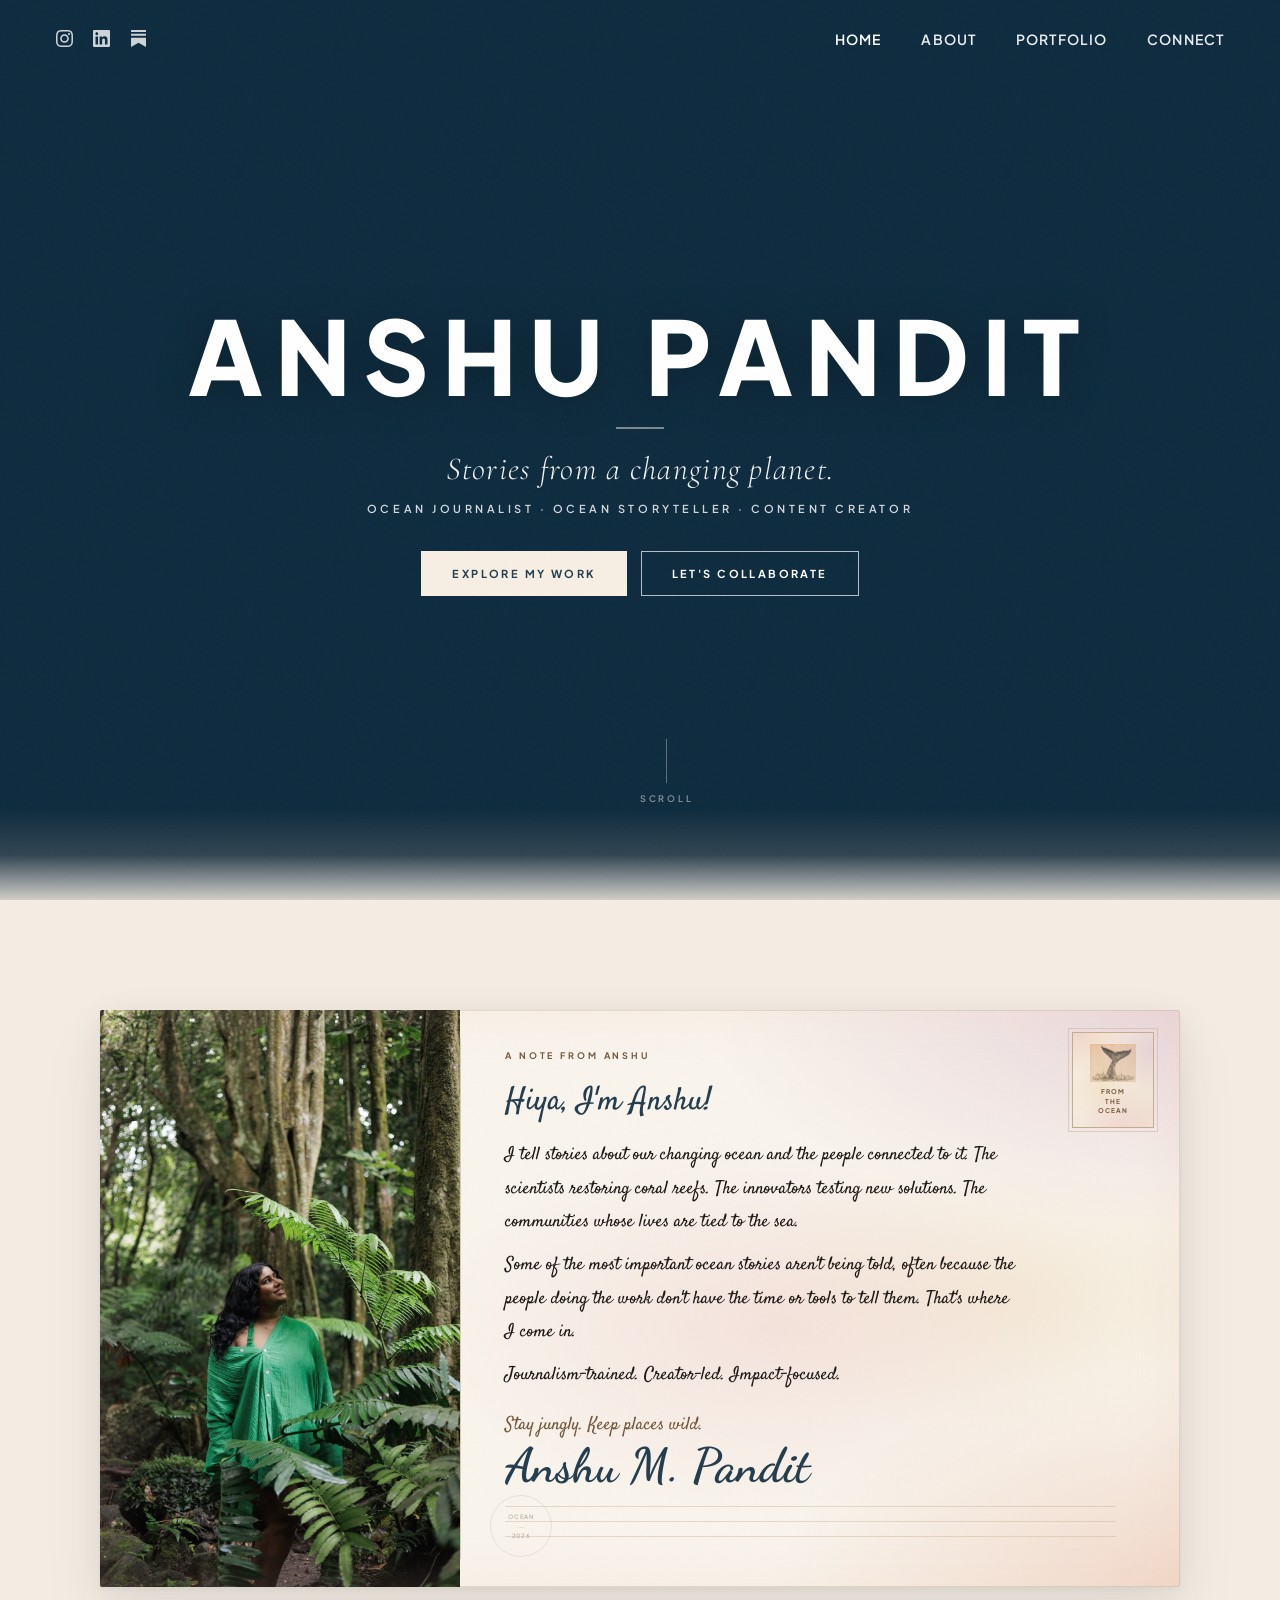
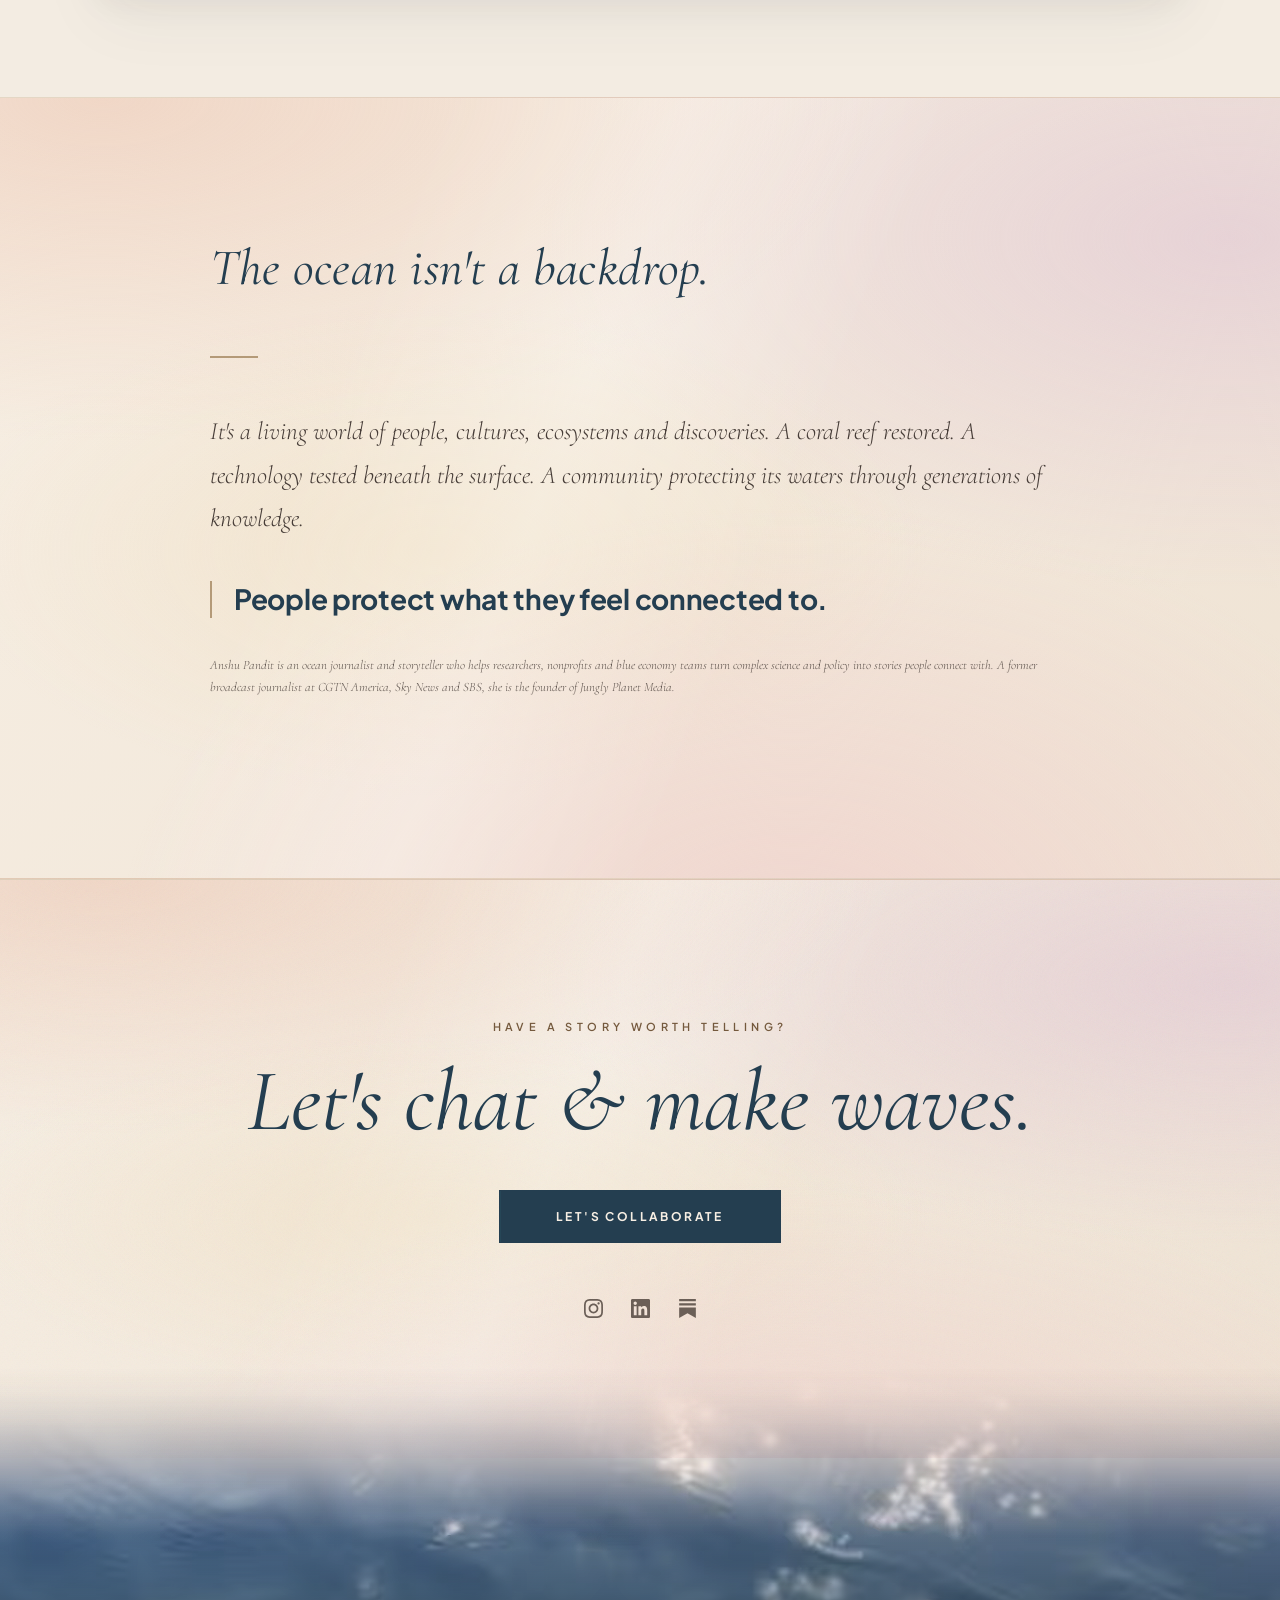
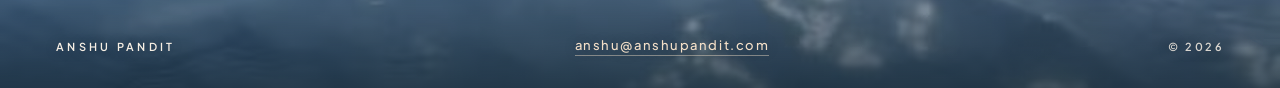
==== commit d1485924: "SEO/AEO: retitle pages, remove Twitter tags, expand Person schema, add sitemap/robots, improve alt t" ====
--- a/index.html
+++ b/index.html
@@ -3,28 +3,24 @@
 <head>
 <meta charset="UTF-8">
 <meta name="viewport" content="width=device-width, initial-scale=1.0">
-<title>Anshu Pandit | Stories from a changing planet</title>
+<title>Anshu Pandit | Ocean Journalist &amp; Ocean Storyteller</title>
 <link rel="preconnect" href="https://fonts.googleapis.com">
 <link rel="preconnect" href="https://fonts.gstatic.com" crossorigin>
 <link href="https://fonts.googleapis.com/css2?family=Plus+Jakarta+Sans:wght@300;400;500;600;700;800&family=Cormorant:ital,wght@0,400;0,500;0,600;1,300;1,400;1,500&family=Satisfy&family=Dancing+Script:wght@700&display=swap" rel="stylesheet">
 <link rel="stylesheet" href="src/styles/styles.css">
 <!-- SEO -->
-<meta name="description" content="Anshu Pandit is an ocean storyteller, journalist and content creator telling stories about our changing ocean and the people connected to it.">
+<meta name="description" content="Anshu Pandit is an ocean journalist and storyteller covering marine conservation, climate and the blue economy. Former broadcast journalist at CGTN America, Sky News and SBS, and founder of Jungly Planet Media.">
 <meta name="keywords" content="Anshu Pandit, ocean storyteller, marine conservation, impact storytelling, climate communications, ocean biodiversity, environmental journalism, ocean journalism, blue economy, ocean policy, marine wildlife, conservation communications">
 <meta name="author" content="Anshu Pandit">
 <meta name="robots" content="index, follow">
 <link rel="canonical" href="https://anshupandit.com/">
 <meta property="og:type" content="website">
 <meta property="og:url" content="https://anshupandit.com/">
-<meta property="og:title" content="Anshu Pandit | Stories from a changing planet">
-<meta property="og:description" content="Anshu Pandit is an ocean storyteller, journalist and content creator telling stories about our changing ocean and the people connected to it.">
+<meta property="og:title" content="Anshu Pandit | Ocean Journalist &amp; Ocean Storyteller">
+<meta property="og:description" content="Anshu Pandit is an ocean journalist and storyteller covering marine conservation, climate and the blue economy. Former broadcast journalist at CGTN America, Sky News and SBS, and founder of Jungly Planet Media.">
 <meta property="og:image" content="https://anshupandit.com/src/assets/Current_Headhot_copy.png">
+<meta property="og:image:alt" content="Portrait of Anshu Pandit, ocean journalist and storyteller">
 <meta property="og:site_name" content="Anshu Pandit">
-<meta name="twitter:card" content="summary_large_image">
-<meta name="twitter:site" content="@anshupandit">
-<meta name="twitter:title" content="Anshu Pandit | Stories from a changing planet">
-<meta name="twitter:description" content="Anshu Pandit is an ocean storyteller, journalist and content creator telling stories about our changing ocean and the people connected to it.">
-<meta name="twitter:image" content="https://anshupandit.com/src/assets/Current_Headhot_copy.png">
 <meta name="theme-color" content="#0D2B3E">
 <!-- Favicon -->
 <link rel="icon" type="image/x-icon" href="favicon.ico">
@@ -34,18 +30,39 @@
 <script type="application/ld+json">
 {
   "@context": "https://schema.org",
-  "@type": "Person",
-  "name": "Anshu Pandit",
-  "url": "https://anshupandit.com",
-  "jobTitle": "Ocean Impact Storyteller",
-  "description": "Ocean impact storyteller and journalist specializing in marine conservation, climate, and biodiversity communications.",
-  "knowsAbout": ["Ocean Conservation", "Marine Biodiversity", "Climate Communications", "Impact Storytelling", "Broadcast Journalism", "Environmental Journalism", "Ocean Policy", "Blue Economy", "Ocean Journalism"],
-  "sameAs": [
-    "https://instagram.com/anshupandit",
-    "https://www.linkedin.com/in/anshu-pandit/",
-    "https://junglyplanet.substack.com"
-  ],
-  "image": "https://anshupandit.com/src/assets/Current_Headhot_copy.png"
+  "@graph": [
+    {
+      "@type": "Person",
+      "@id": "https://anshupandit.com/#person",
+      "name": "Anshu Pandit",
+      "url": "https://anshupandit.com/",
+      "image": "https://anshupandit.com/src/assets/Current_Headhot_copy.png",
+      "jobTitle": "Ocean Journalist and Storyteller",
+      "description": "Ocean journalist, storyteller and communications specialist covering marine conservation, climate, biodiversity and the blue economy. Former broadcast journalist for CGTN America, Sky News and SBS.",
+      "worksFor": {"@id": "https://anshupandit.com/#org"},
+      "knowsAbout": ["Ocean journalism", "Ocean storytelling", "Blue economy communications", "Marine conservation", "Marine biodiversity", "Climate communications", "Impact storytelling", "Broadcast journalism", "Environmental journalism", "Ocean policy"],
+      "sameAs": [
+        "https://instagram.com/anshupandit",
+        "https://www.linkedin.com/in/anshu-pandit/",
+        "https://junglyplanet.substack.com"
+      ]
+    },
+    {
+      "@type": "Organization",
+      "@id": "https://anshupandit.com/#org",
+      "name": "Jungly Planet Media",
+      "founder": {"@id": "https://anshupandit.com/#person"},
+      "url": "https://anshupandit.com/"
+    },
+    {
+      "@type": "WebSite",
+      "@id": "https://anshupandit.com/#website",
+      "url": "https://anshupandit.com/",
+      "name": "Anshu Pandit",
+      "description": "Portfolio of ocean journalist and storyteller Anshu Pandit.",
+      "publisher": {"@id": "https://anshupandit.com/#person"}
+    }
+  ]
 }
 </script>
 <style>
@@ -524,7 +541,7 @@
     <a href="https://junglyplanet.substack.com" target="_blank" aria-label="Substack"><svg viewBox="0 0 24 24"><path d="M22.539 8.242H1.46V5.406h21.08v2.836zM1.46 10.812V24L12 18.11 22.54 24V10.812H1.46zM22.54 0H1.46v2.836h21.08V0z"/></svg></a>
   </div>
   <ul class="nav-links">
-    <li><a href="index.html" class="active">Home</a></li>
+    <li><a href="/" class="active">Home</a></li>
     <li><a href="about.html">About</a></li>
     <li><a href="portfolio.html">Portfolio</a></li>
     <li><a href="connect.html">Connect</a></li>
@@ -537,7 +554,7 @@
 <!-- MOBILE MENU -->
 <div class="mobile-menu" id="mobile-menu">
   <ul class="mobile-menu-links">
-    <li><a href="index.html" class="active">Home</a></li>
+    <li><a href="/" class="active">Home</a></li>
     <li><a href="about.html">About</a></li>
     <li><a href="portfolio.html">Portfolio</a></li>
     <li><a href="connect.html">Connect</a></li>
@@ -560,7 +577,7 @@
     <h1 class="hero-name">Anshu Pandit</h1>
     <div class="hero-divider"></div>
     <p class="hero-subtitle">Stories from a changing planet.</p>
-    <p class="hero-descriptor">Ocean storyteller &middot; Journalist &middot; Content creator</p>
+    <p class="hero-descriptor">Ocean journalist &middot; Ocean storyteller &middot; Content creator</p>
     <div class="hero-actions">
       <a href="portfolio.html" class="hero-btn hero-btn-solid">Explore my work</a>
       <a href="connect.html" class="hero-btn">Let's collaborate</a>
@@ -578,7 +595,7 @@
     <div class="postcard-card">
 
       <div class="postcard-photo-side">
-        <img src="src/assets/postcard_image.jpg" alt="Anshu Pandit">
+        <img src="src/assets/postcard_image.jpg" alt="Anshu Pandit, ocean journalist and storyteller, on location by the sea">
       </div>
 
       <div class="postcard-divider"></div>
@@ -586,7 +603,7 @@
       <div class="postcard-letter-side">
 
         <div class="postcard-stamp">
-          <img src="src/assets/Postcard_stamp.jpg" alt="Ocean stamp" class="stamp-img">
+          <img src="src/assets/Postcard_stamp.jpg" alt="Postage stamp with ocean artwork" class="stamp-img">
           <div class="stamp-text">From<br>The<br>Ocean</div>
         </div>
 
@@ -627,6 +644,7 @@
     <div class="manifesto-body">
       <p class="manifesto-lead">It's a living world of people, cultures, ecosystems and discoveries. A coral reef restored. A technology tested beneath the surface. A community protecting its waters through generations of knowledge.</p>
       <p class="manifesto-statement">People protect what they feel connected to.</p>
+      <p class="manifesto-lead" style="margin-top:36px;font-size:0.8em;opacity:0.85">Anshu Pandit is an ocean journalist and storyteller who helps researchers, nonprofits and blue economy teams turn complex science and policy into stories people connect with. A former broadcast journalist at CGTN America, Sky News and SBS, she is the founder of Jungly Planet Media.</p>
     </div>
   </div>
 </section>
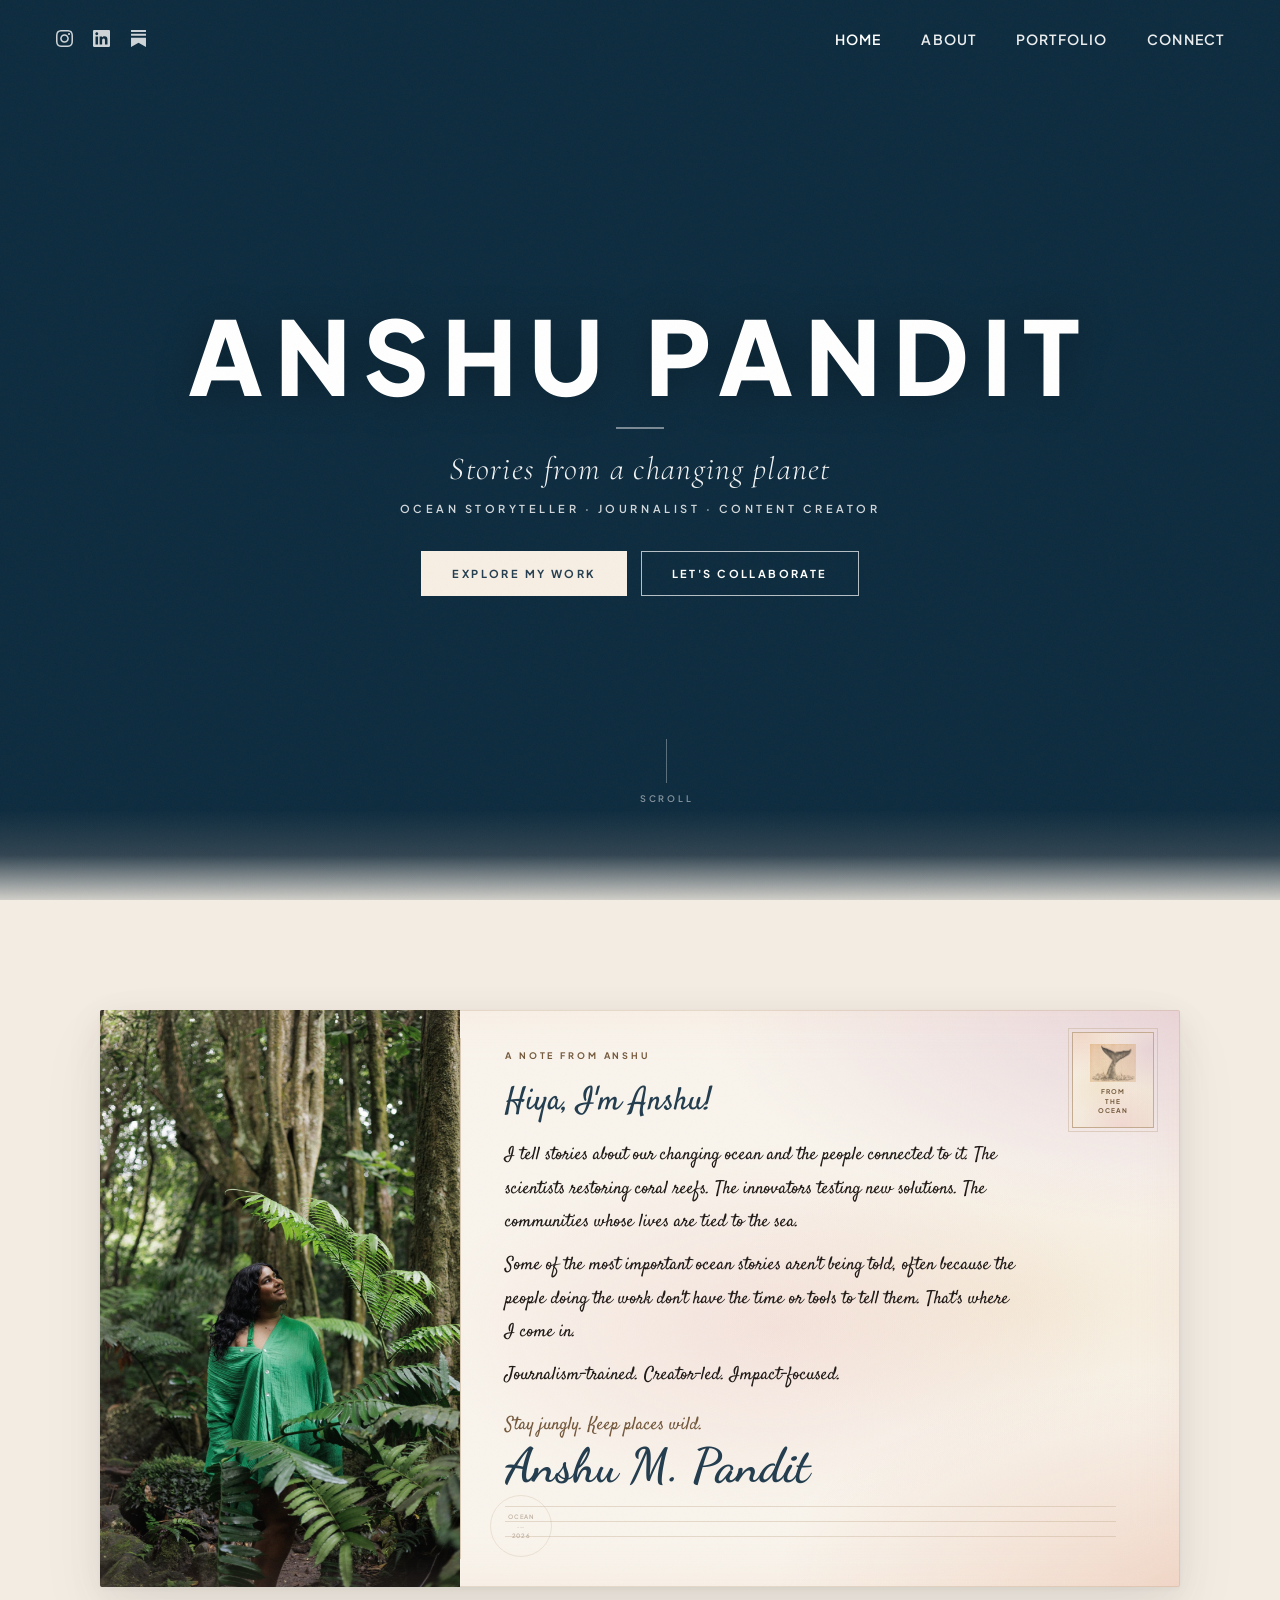
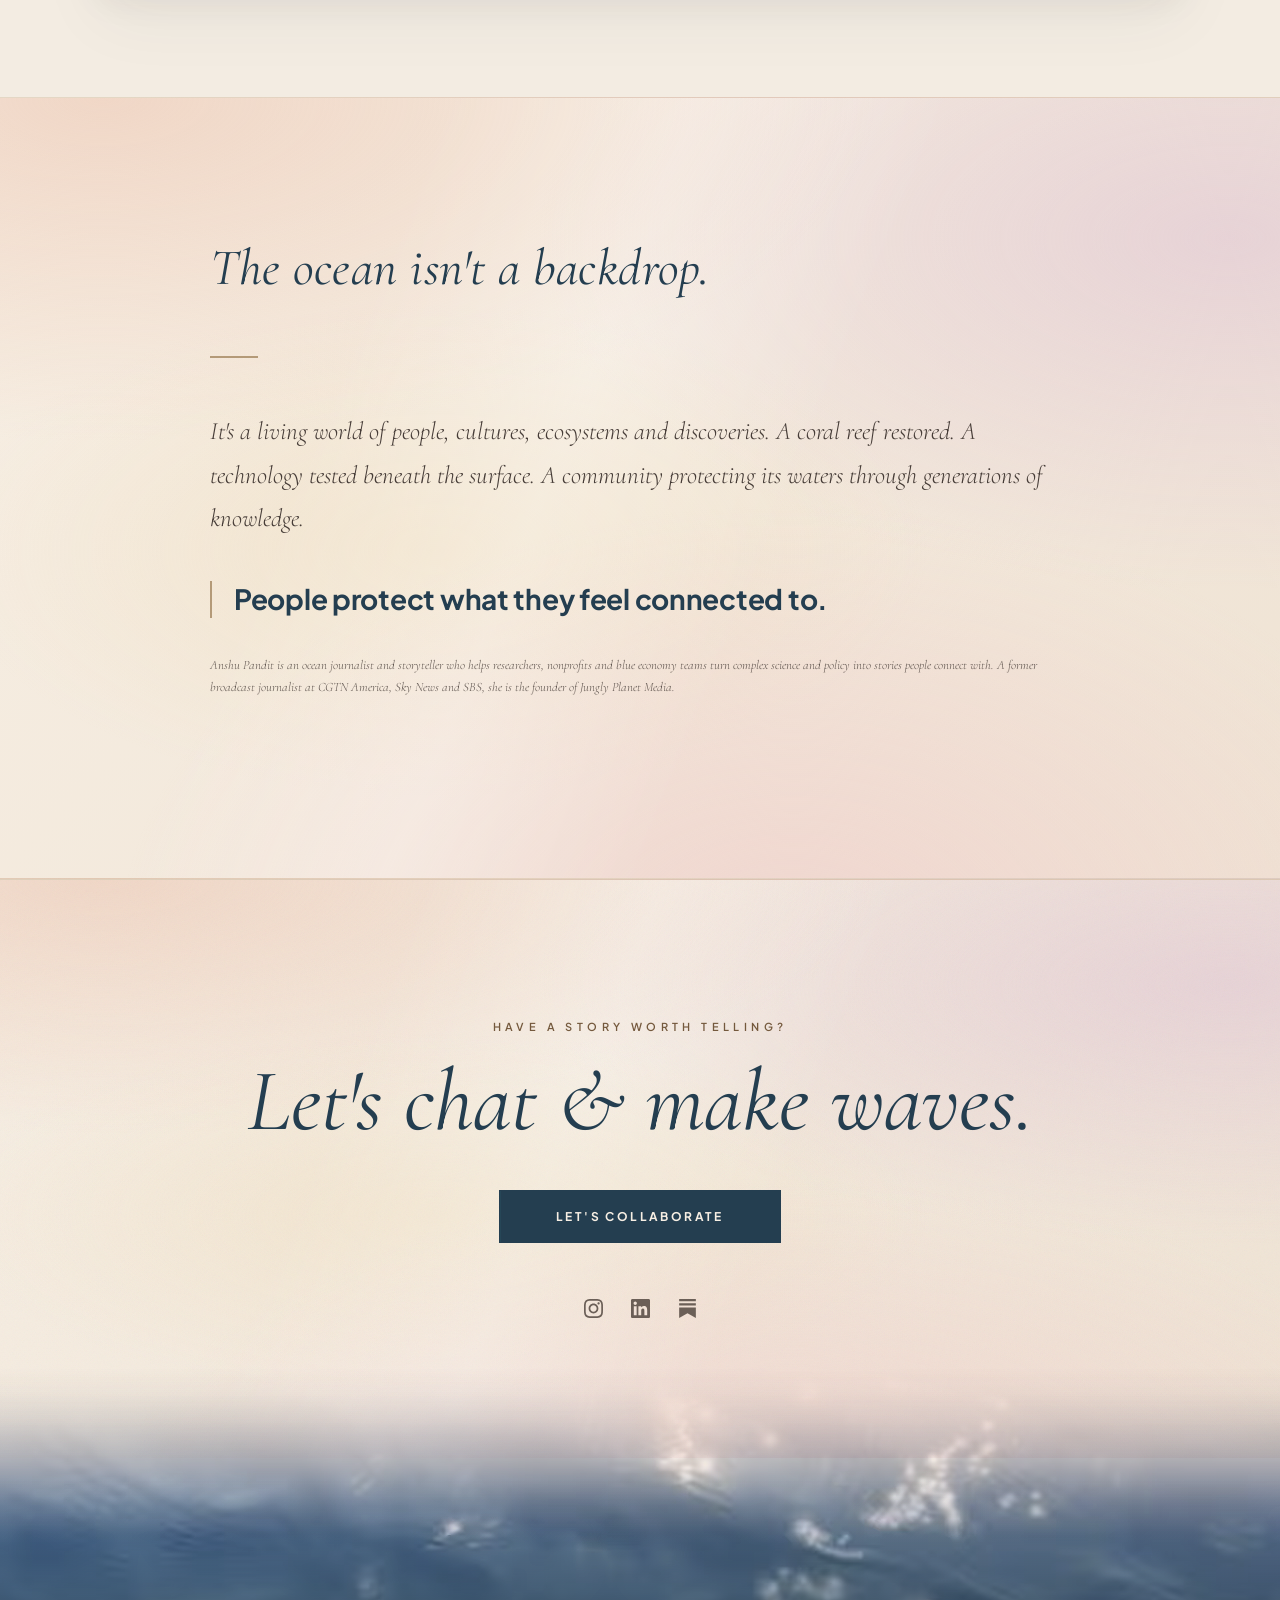
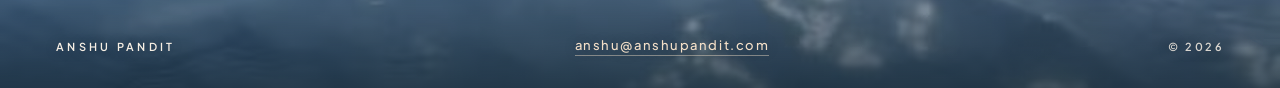
==== commit 7af08216: "Hero: remove period from tagline, restore Ocean Storyteller / Journalist / Content Creator Co-Author" ====
--- a/index.html
+++ b/index.html
@@ -3,7 +3,7 @@
 <head>
 <meta charset="UTF-8">
 <meta name="viewport" content="width=device-width, initial-scale=1.0">
-<title>Anshu Pandit | Ocean Journalist &amp; Ocean Storyteller</title>
+<title>Anshu Pandit | Ocean Storyteller &amp; Journalist</title>
 <link rel="preconnect" href="https://fonts.googleapis.com">
 <link rel="preconnect" href="https://fonts.gstatic.com" crossorigin>
 <link href="https://fonts.googleapis.com/css2?family=Plus+Jakarta+Sans:wght@300;400;500;600;700;800&family=Cormorant:ital,wght@0,400;0,500;0,600;1,300;1,400;1,500&family=Satisfy&family=Dancing+Script:wght@700&display=swap" rel="stylesheet">
@@ -16,7 +16,7 @@
 <link rel="canonical" href="https://anshupandit.com/">
 <meta property="og:type" content="website">
 <meta property="og:url" content="https://anshupandit.com/">
-<meta property="og:title" content="Anshu Pandit | Ocean Journalist &amp; Ocean Storyteller">
+<meta property="og:title" content="Anshu Pandit | Ocean Storyteller &amp; Journalist">
 <meta property="og:description" content="Anshu Pandit is an ocean journalist and storyteller covering marine conservation, climate and the blue economy. Former broadcast journalist at CGTN America, Sky News and SBS, and founder of Jungly Planet Media.">
 <meta property="og:image" content="https://anshupandit.com/src/assets/Current_Headhot_copy.png">
 <meta property="og:image:alt" content="Portrait of Anshu Pandit, ocean journalist and storyteller">
@@ -576,8 +576,8 @@
   <div class="hero-content">
     <h1 class="hero-name">Anshu Pandit</h1>
     <div class="hero-divider"></div>
-    <p class="hero-subtitle">Stories from a changing planet.</p>
-    <p class="hero-descriptor">Ocean journalist &middot; Ocean storyteller &middot; Content creator</p>
+    <p class="hero-subtitle">Stories from a changing planet</p>
+    <p class="hero-descriptor">Ocean Storyteller &middot; Journalist &middot; Content Creator</p>
     <div class="hero-actions">
       <a href="portfolio.html" class="hero-btn hero-btn-solid">Explore my work</a>
       <a href="connect.html" class="hero-btn">Let's collaborate</a>
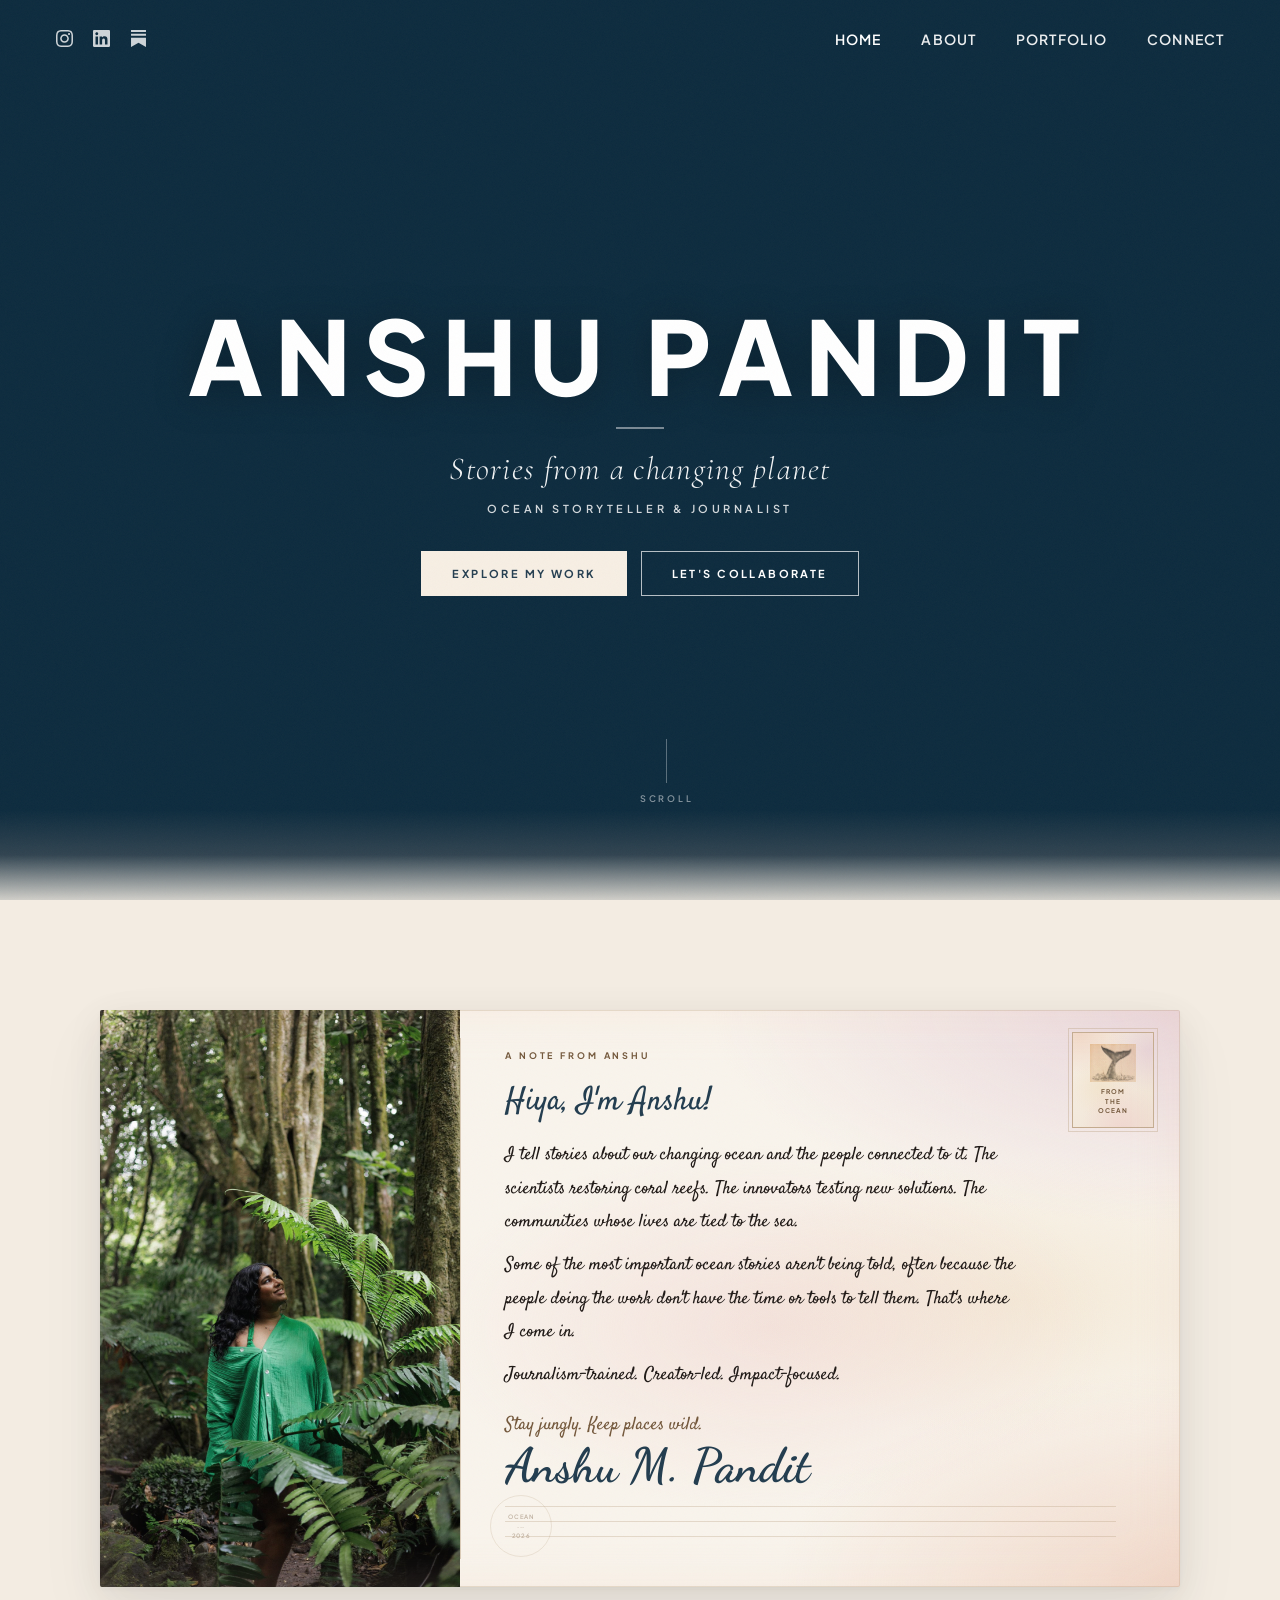
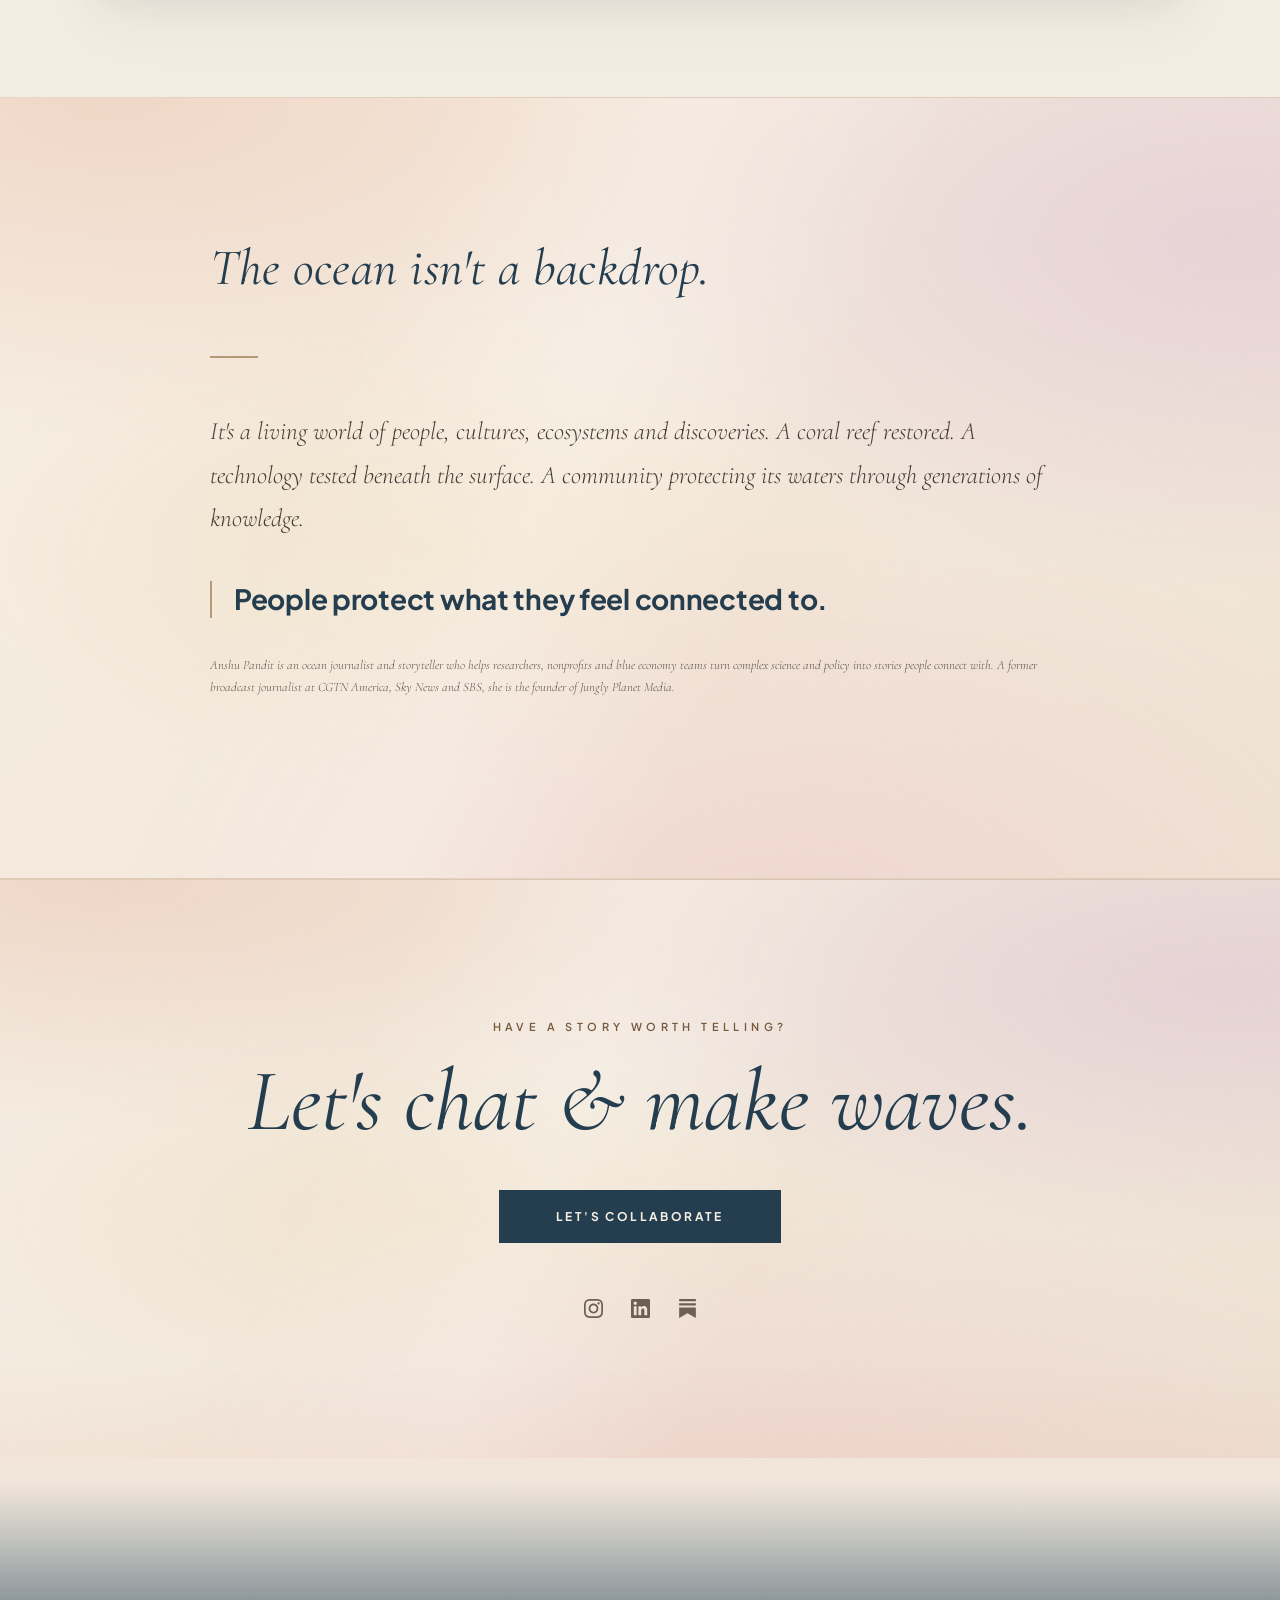
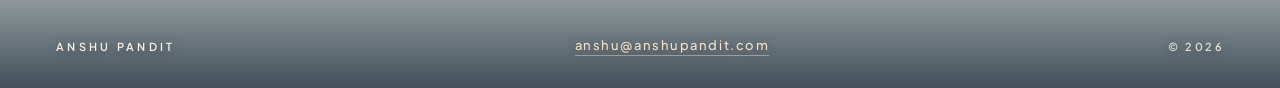
==== commit 212c0166: "Hero descriptor: Ocean Storyteller & Journalist Co-Authored-By: Claude Sonnet 5.5 <noreply@anthropic" ====
--- a/index.html
+++ b/index.html
@@ -577,7 +577,7 @@
     <h1 class="hero-name">Anshu Pandit</h1>
     <div class="hero-divider"></div>
     <p class="hero-subtitle">Stories from a changing planet</p>
-    <p class="hero-descriptor">Ocean Storyteller &middot; Journalist &middot; Content Creator</p>
+    <p class="hero-descriptor">Ocean Storyteller &amp; Journalist</p>
     <div class="hero-actions">
       <a href="portfolio.html" class="hero-btn hero-btn-solid">Explore my work</a>
       <a href="connect.html" class="hero-btn">Let's collaborate</a>
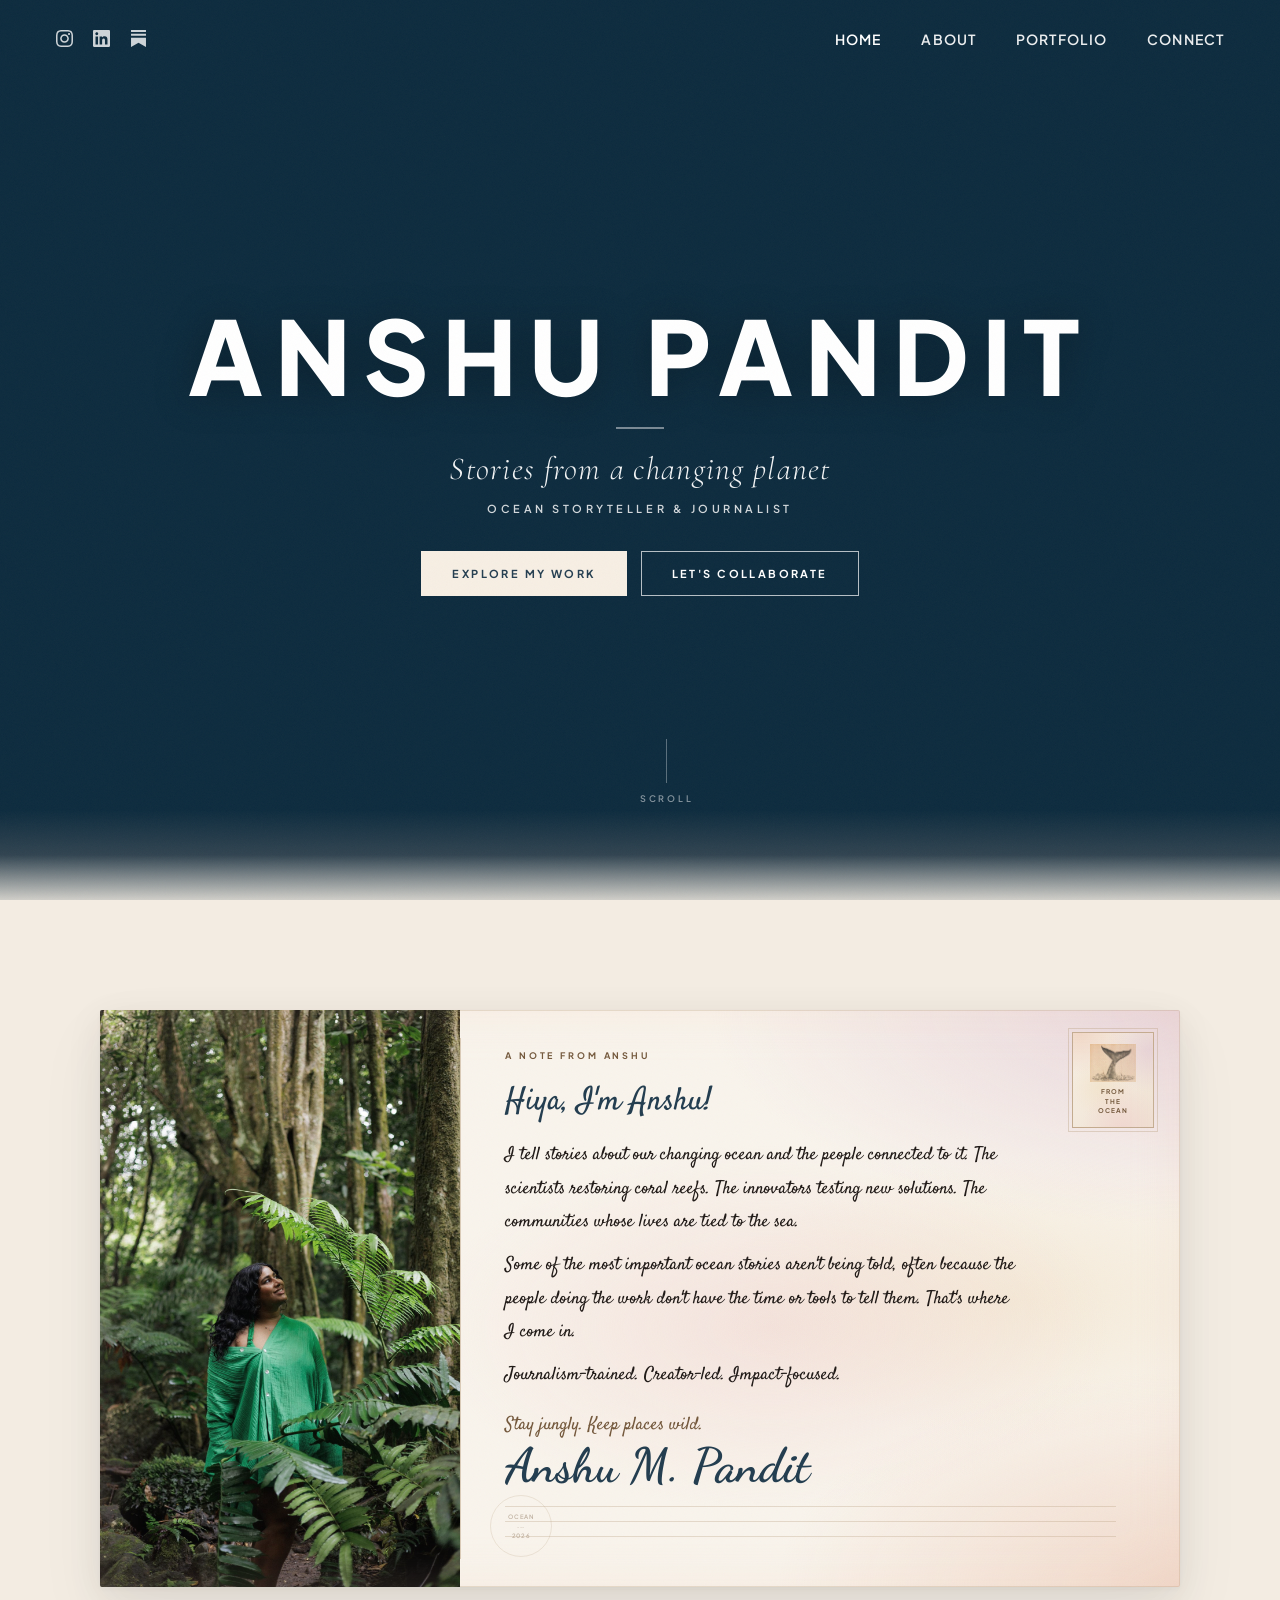
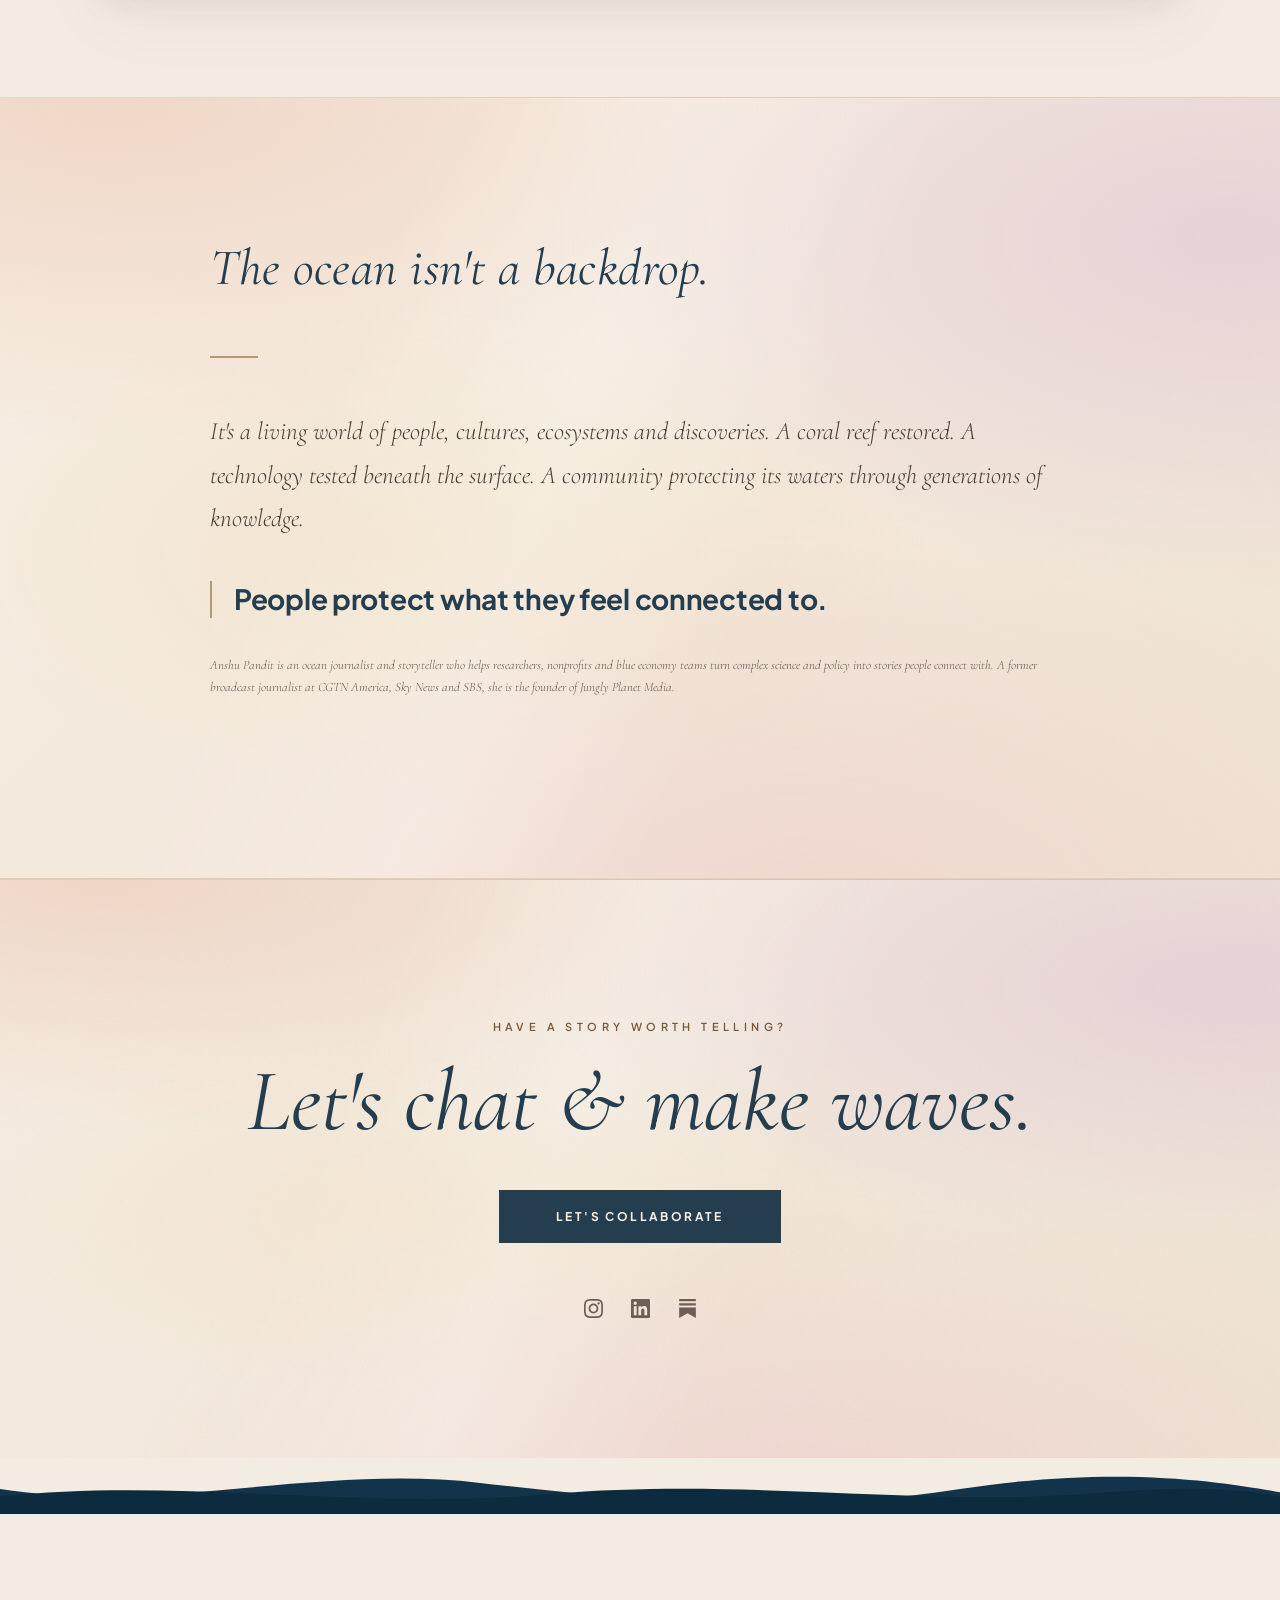
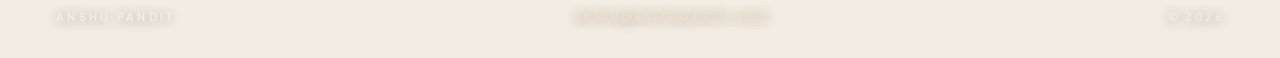
==== commit 1adadd52: "Footer: replace water video with clean SVG wave edge over deep ocean blue Co-Authored-By: Claude Son" ====
--- a/index.html
+++ b/index.html
@@ -666,22 +666,13 @@
 </section>
 
 <footer class="site-footer">
-  <video class="footer-water" autoplay muted loop playsinline preload="metadata" poster="src/assets/footer_water_poster.jpg" aria-hidden="true">
-    <source src="src/assets/footer_water.mp4" type="video/mp4">
-    <source src="src/assets/footer_water.webm" type="video/webm">
-  </video>
-  <div class="footer-tint" aria-hidden="true"></div>
+  <svg class="footer-wave" viewBox="0 0 1440 90" preserveAspectRatio="none" aria-hidden="true"><path d="M0,50 C180,90 360,10 540,40 C720,70 900,90 1080,50 C1260,10 1380,40 1440,55 L1440,90 L0,90 Z" fill="#12334A"/><path d="M0,62 C200,30 400,85 620,58 C840,31 1040,80 1240,56 C1340,44 1400,50 1440,62 L1440,90 L0,90 Z" fill="#0D2B3E"/></svg>
   <div class="site-footer-inner">
     <span class="site-footer-name">Anshu Pandit</span>
     <a href="mailto:anshu@anshupandit.com">anshu@anshupandit.com</a>
     <span>&copy; 2026</span>
   </div>
 </footer>
-<script>
-  if (window.matchMedia('(prefers-reduced-motion: reduce)').matches) {
-    document.querySelectorAll('.footer-water').forEach(v => { v.removeAttribute('autoplay'); v.pause(); });
-  }
-</script>
 
 
 <script>
--- a/src/styles/styles.css
+++ b/src/styles/styles.css
@@ -304,29 +304,18 @@
 .site-footer {
   position: relative;
   z-index: 4;
-  margin-top: -90px;            /* the pearl section dissolves into the sea */
-  height: 320px;
+  margin-top: 0;
+  height: 200px;
   overflow: hidden;
-  font-family: var(--font-heading);
-}
-
-.footer-water {
-  position: absolute; inset: 0;
-  width: 100%; height: 100%;
-  object-fit: cover;
-  object-position: center 40%;
-  filter: saturate(0.9) brightness(0.95);
-  -webkit-mask-image: linear-gradient(to bottom, rgba(0,0,0,0) 0%, rgba(0,0,0,0.04) 8%, rgba(0,0,0,0.16) 16%, rgba(0,0,0,0.38) 25%, rgba(0,0,0,0.66) 34%, rgba(0,0,0,0.88) 43%, #000 52%);
-          mask-image: linear-gradient(to bottom, rgba(0,0,0,0) 0%, rgba(0,0,0,0.04) 8%, rgba(0,0,0,0.16) 16%, rgba(0,0,0,0.38) 25%, rgba(0,0,0,0.66) 34%, rgba(0,0,0,0.88) 43%, #000 52%);
-}
-
-/* warm the water toward the pearl palette and deepen it where the text sits */
-.footer-tint {
-  position: absolute; inset: 0;
-  pointer-events: none;
-  background:
-    linear-gradient(to bottom, rgba(236,198,178,0) 0%, rgba(236,198,178,0.18) 30%, rgba(236,198,178,0) 55%),
-    linear-gradient(to bottom, rgba(36,62,80,0) 35%, rgba(36,62,80,0.45) 70%, rgba(26,46,60,0.82) 100%);
+  background: linear-gradient(to bottom, var(--nacre) 0, var(--nacre) 55px, #0D2B3E 55px);
+  font-family: var(--font-heading);
+}
+
+.footer-wave {
+  position: absolute; left: 0; right: 0; top: 0;
+  width: 100%; height: 56px;
+  display: block;
+  background: transparent;
 }
 
 .site-footer-inner {
@@ -361,7 +350,7 @@
 .site-footer a:hover { color: #FFFFFF; border-color: rgba(255,255,255,0.85); }
 
 @media (max-width: 900px) {
-  .site-footer { margin-top: -70px; height: 280px; }
+  .site-footer { height: 220px; }
   .site-footer-inner { flex-direction: column; text-align: center; padding: 0 24px 28px; gap: 12px; }
 }
 
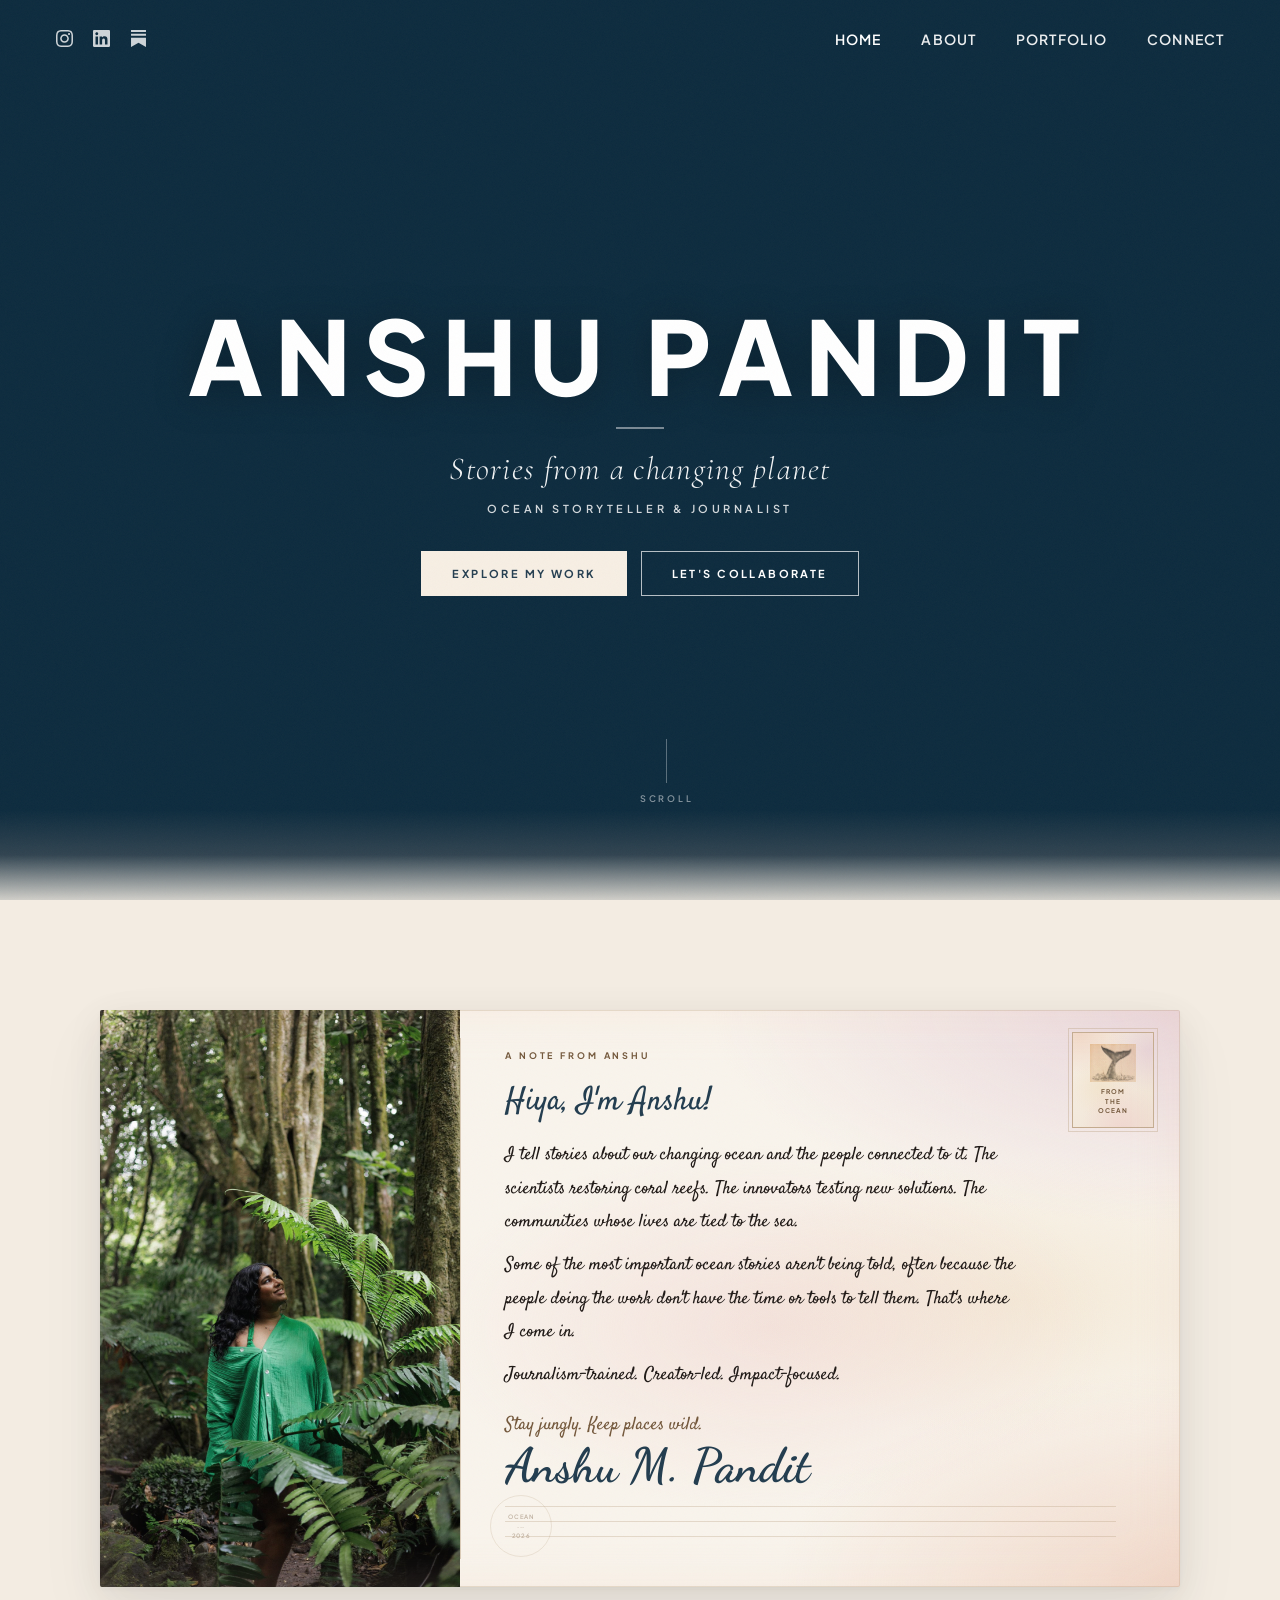
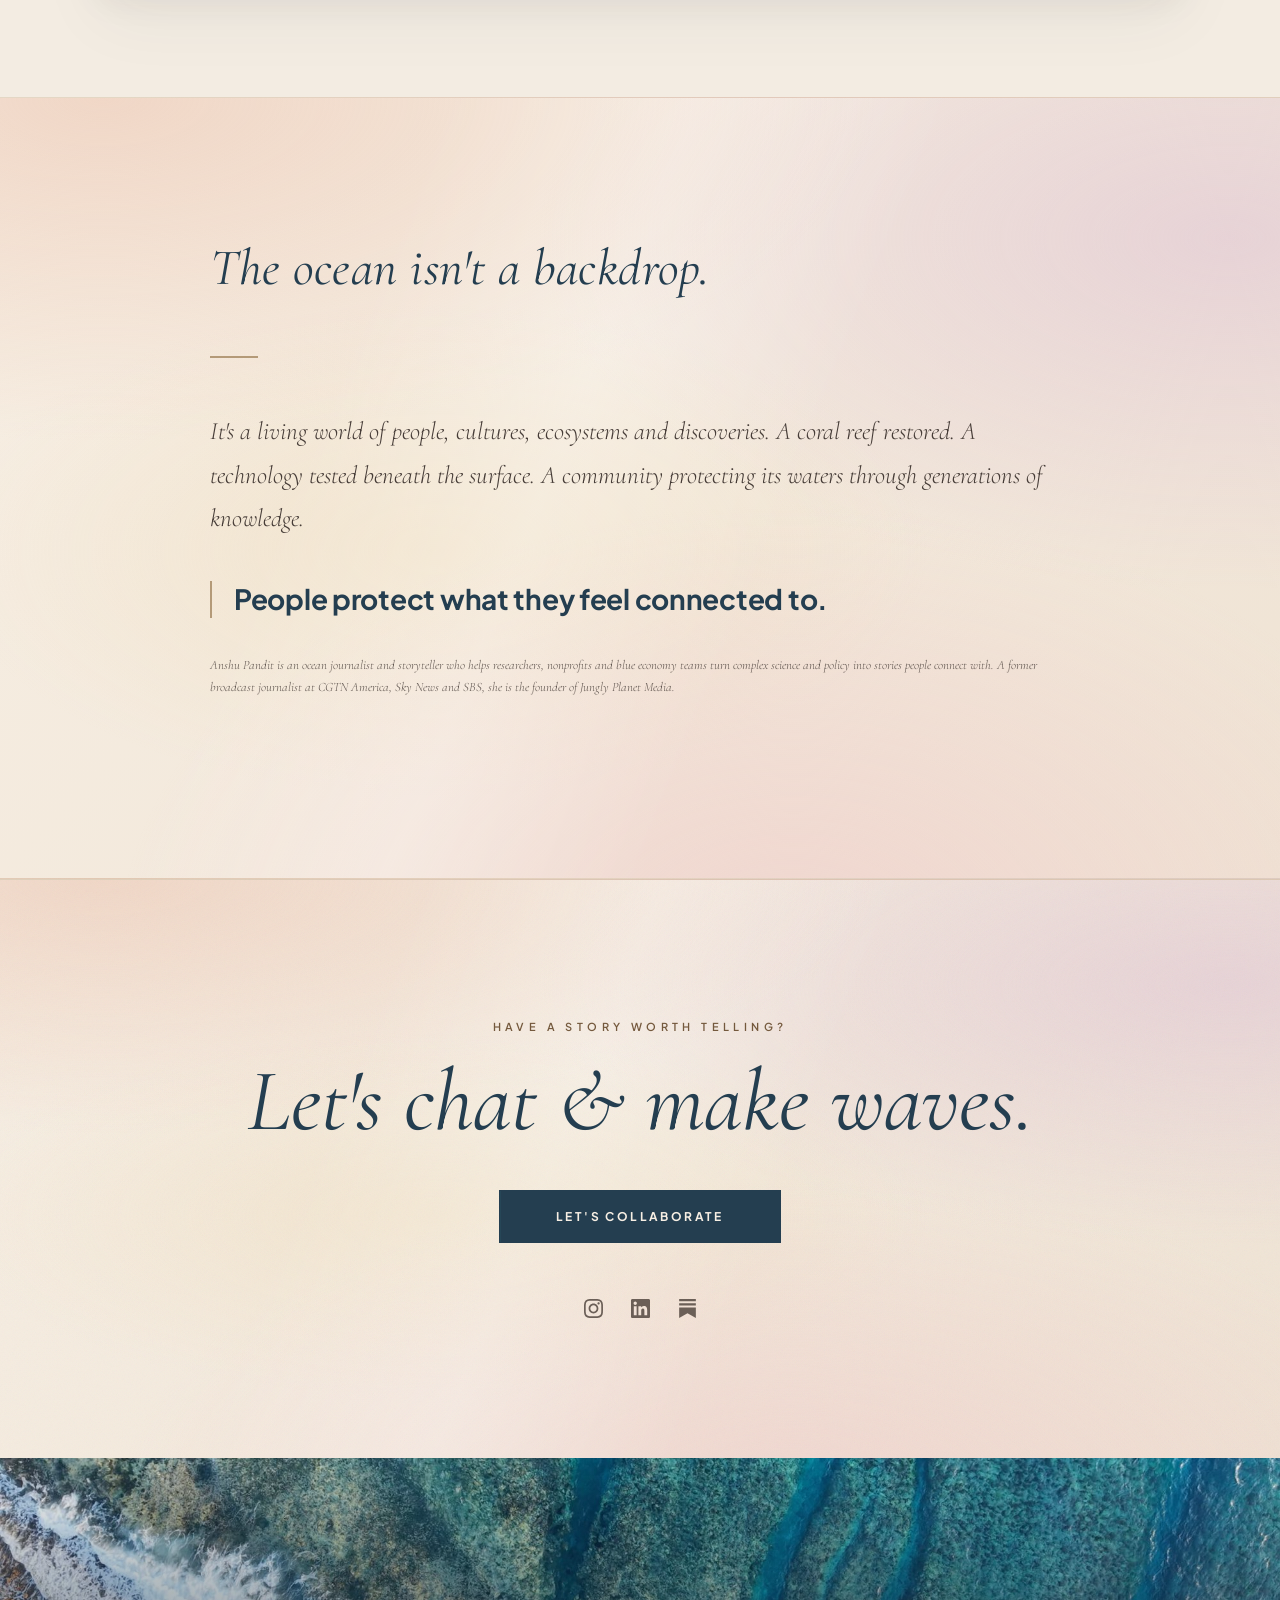
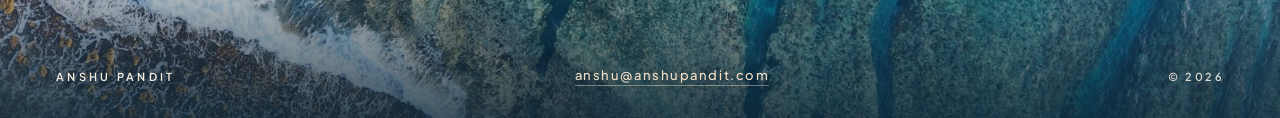
==== commit e0267e02: "Footer: aerial reef photo with tint replaces SVG wave Co-Authored-By: Claude Sonnet 5.5 <noreply@ant" ====
--- a/index.html
+++ b/index.html
@@ -666,7 +666,7 @@
 </section>
 
 <footer class="site-footer">
-  <svg class="footer-wave" viewBox="0 0 1440 90" preserveAspectRatio="none" aria-hidden="true"><path d="M0,50 C180,90 360,10 540,40 C720,70 900,90 1080,50 C1260,10 1380,40 1440,55 L1440,90 L0,90 Z" fill="#12334A"/><path d="M0,62 C200,30 400,85 620,58 C840,31 1040,80 1240,56 C1340,44 1400,50 1440,62 L1440,90 L0,90 Z" fill="#0D2B3E"/></svg>
+  
   <div class="site-footer-inner">
     <span class="site-footer-name">Anshu Pandit</span>
     <a href="mailto:anshu@anshupandit.com">anshu@anshupandit.com</a>
--- a/src/styles/styles.css
+++ b/src/styles/styles.css
@@ -305,17 +305,13 @@
   position: relative;
   z-index: 4;
   margin-top: 0;
-  height: 200px;
+  height: 260px;
   overflow: hidden;
-  background: linear-gradient(to bottom, var(--nacre) 0, var(--nacre) 55px, #0D2B3E 55px);
-  font-family: var(--font-heading);
-}
-
-.footer-wave {
-  position: absolute; left: 0; right: 0; top: 0;
-  width: 100%; height: 56px;
-  display: block;
-  background: transparent;
+  background:
+    linear-gradient(to bottom, rgba(10,36,52,0.05) 0%, rgba(10,36,52,0.35) 55%, rgba(10,36,52,0.78) 100%),
+    url('../assets/footer_reef.jpg') center 60% / cover no-repeat;
+  background-color: #0D2B3E;
+  font-family: var(--font-heading);
 }
 
 .site-footer-inner {
@@ -350,7 +346,7 @@
 .site-footer a:hover { color: #FFFFFF; border-color: rgba(255,255,255,0.85); }
 
 @media (max-width: 900px) {
-  .site-footer { height: 220px; }
+  .site-footer { height: 240px; background-position: center, 22% 60%; }
   .site-footer-inner { flex-direction: column; text-align: center; padding: 0 24px 28px; gap: 12px; }
 }
 
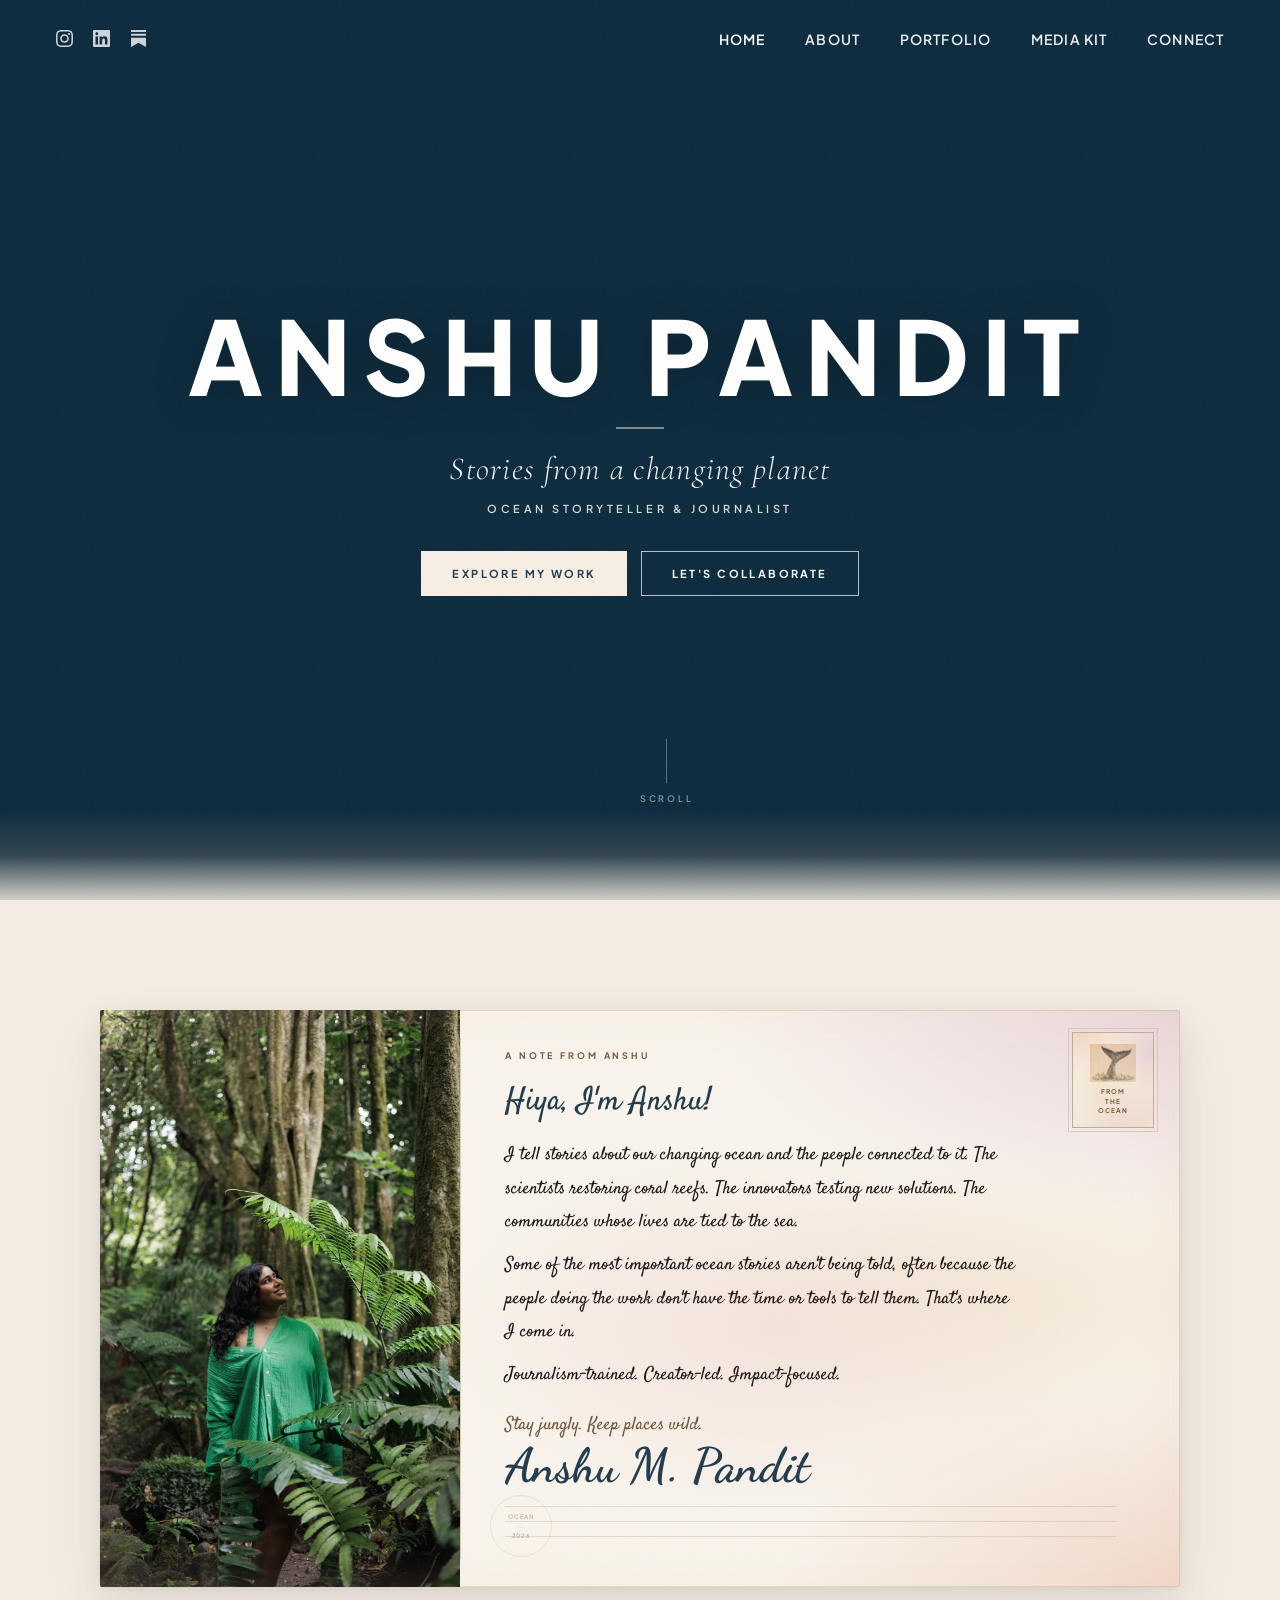
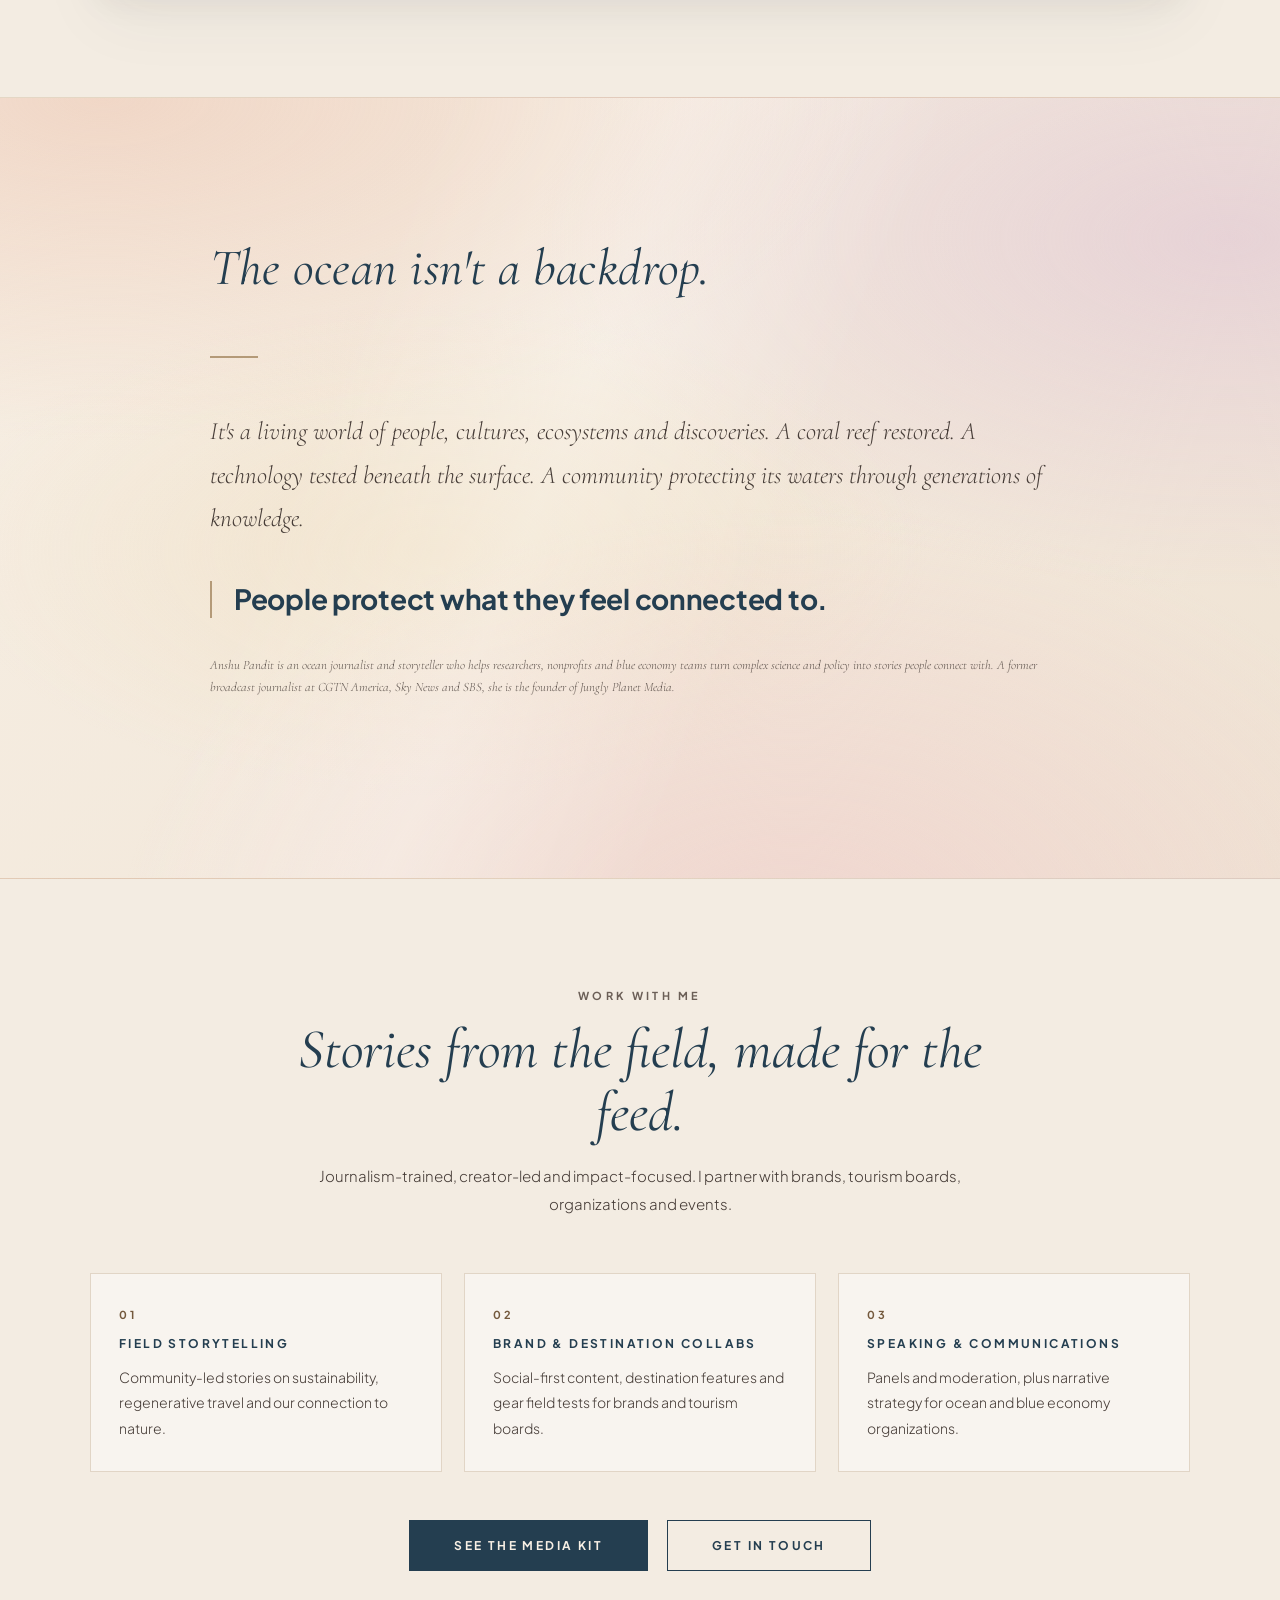
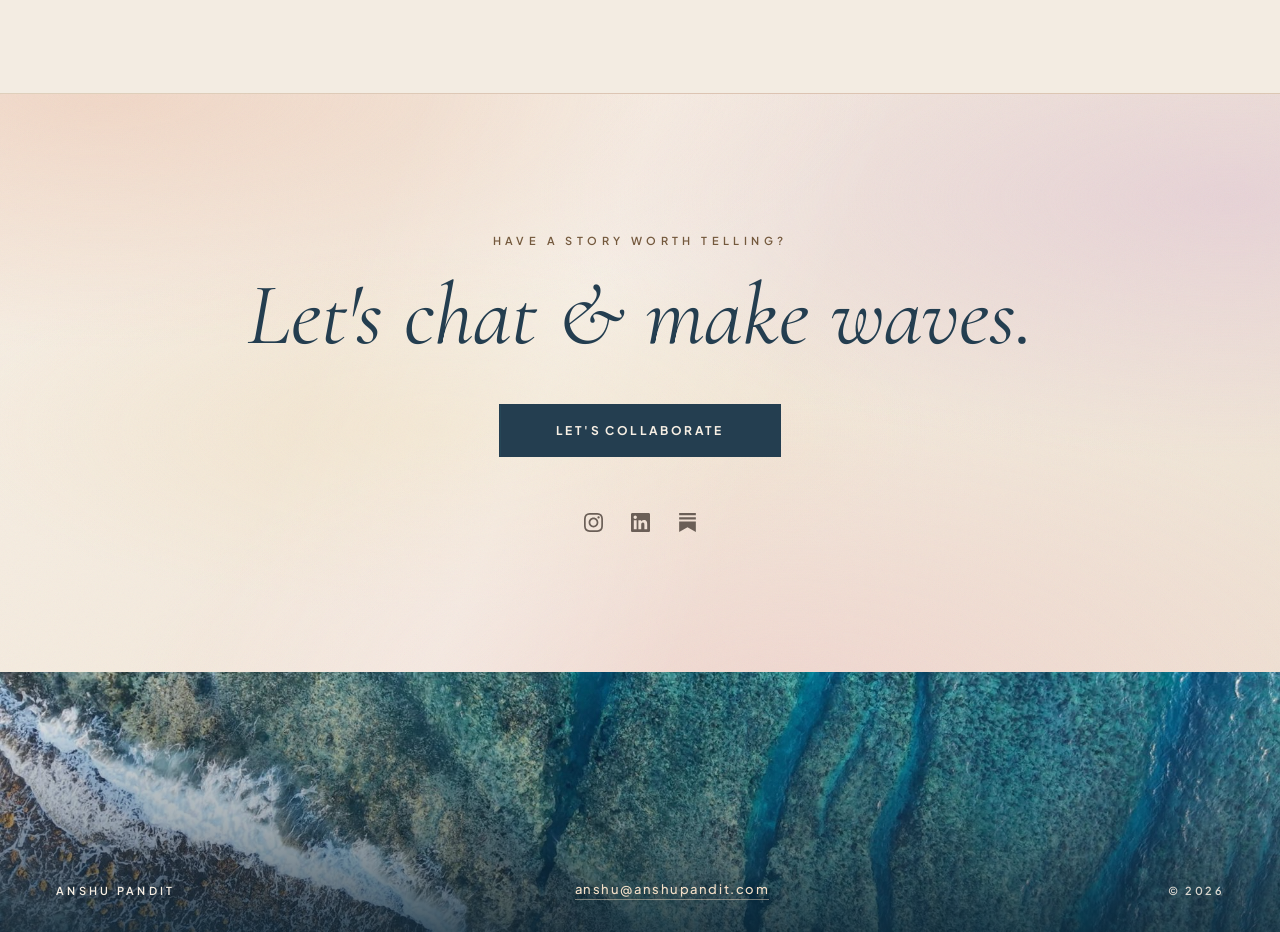
==== commit fa594ae5: "Add Media Kit page with audience stats, ways to partner and PDF download; add Work With Me section t" ====
--- a/index.html
+++ b/index.html
@@ -544,6 +544,7 @@
     <li><a href="/" class="active">Home</a></li>
     <li><a href="about.html">About</a></li>
     <li><a href="portfolio.html">Portfolio</a></li>
+    <li><a href="media-kit.html">Media Kit</a></li>
     <li><a href="connect.html">Connect</a></li>
   </ul>
   <button class="hamburger" id="hamburger" aria-label="Menu">
@@ -557,6 +558,7 @@
     <li><a href="/" class="active">Home</a></li>
     <li><a href="about.html">About</a></li>
     <li><a href="portfolio.html">Portfolio</a></li>
+    <li><a href="media-kit.html">Media Kit</a></li>
     <li><a href="connect.html">Connect</a></li>
   </ul>
   <div class="mobile-menu-social">
@@ -645,6 +647,26 @@
       <p class="manifesto-lead">It's a living world of people, cultures, ecosystems and discoveries. A coral reef restored. A technology tested beneath the surface. A community protecting its waters through generations of knowledge.</p>
       <p class="manifesto-statement">People protect what they feel connected to.</p>
       <p class="manifesto-lead" style="margin-top:36px;font-size:0.8em;opacity:0.85">Anshu Pandit is an ocean journalist and storyteller who helps researchers, nonprofits and blue economy teams turn complex science and policy into stories people connect with. A former broadcast journalist at CGTN America, Sky News and SBS, she is the founder of Jungly Planet Media.</p>
+    </div>
+  </div>
+</section>
+
+<!-- WORK WITH ME -->
+<section class="work-section fade-in">
+  <div class="work-inner">
+    <div class="work-head">
+      <span class="section-label">Work With Me</span>
+      <h2 class="work-title">Stories from the field, made for the feed.</h2>
+      <p class="work-lede">Journalism-trained, creator-led and impact-focused. I partner with brands, tourism boards, organizations and events.</p>
+    </div>
+    <div class="work-grid">
+      <div class="work-card"><span class="work-num">01</span><h3>Field storytelling</h3><p>Community-led stories on sustainability, regenerative travel and our connection to nature.</p></div>
+      <div class="work-card"><span class="work-num">02</span><h3>Brand &amp; destination collabs</h3><p>Social-first content, destination features and gear field tests for brands and tourism boards.</p></div>
+      <div class="work-card"><span class="work-num">03</span><h3>Speaking &amp; communications</h3><p>Panels and moderation, plus narrative strategy for ocean and blue economy organizations.</p></div>
+    </div>
+    <div class="work-cta">
+      <a class="work-btn" href="media-kit.html">See the media kit</a>
+      <a class="work-btn ghost" href="connect.html">Get in touch</a>
     </div>
   </div>
 </section>
--- a/src/styles/styles.css
+++ b/src/styles/styles.css
@@ -350,6 +350,70 @@
   .site-footer-inner { flex-direction: column; text-align: center; padding: 0 24px 28px; gap: 12px; }
 }
 
+
+/* ============================================================
+   WORK WITH ME / MEDIA KIT
+============================================================ */
+.work-section { padding: 110px 56px; background: var(--cream); }
+.work-inner { max-width: 1100px; margin: 0 auto; }
+.work-head { text-align: center; max-width: 720px; margin: 0 auto 56px; }
+.work-title {
+  font-family: var(--font-serif); font-style: italic; font-weight: 400;
+  font-size: clamp(36px, 5vw, 56px); line-height: 1.12; color: var(--ocean-deep);
+  margin-bottom: 18px;
+}
+.work-lede {
+  font-family: var(--font-body); font-size: 15px; line-height: 1.85;
+  color: var(--text-secondary);
+}
+.work-grid { display: grid; grid-template-columns: repeat(3, 1fr); gap: 22px; }
+.work-card {
+  background: rgba(255,255,255,0.42);
+  border: 1px solid rgba(180,154,120,0.35);
+  padding: 34px 28px 30px;
+}
+.work-num {
+  font-family: var(--font-heading); font-size: 11px; font-weight: 700;
+  letter-spacing: 0.3em; color: var(--gold-text); display: block; margin-bottom: 14px;
+}
+.work-card h3 {
+  font-family: var(--font-heading); font-size: 12px; font-weight: 700;
+  letter-spacing: 0.2em; text-transform: uppercase; color: var(--ocean-deep);
+  margin-bottom: 12px; line-height: 1.5;
+}
+.work-card p {
+  font-family: var(--font-body); font-size: 14px; line-height: 1.8; color: var(--text-secondary);
+}
+.work-cta { text-align: center; margin-top: 48px; }
+.work-btn {
+  display: inline-block; font-family: var(--font-heading); font-size: 12px; font-weight: 700;
+  letter-spacing: 0.2em; text-transform: uppercase; text-decoration: none;
+  color: #F7EFE4; background: var(--ocean-deep); border: 1.5px solid var(--ocean-deep);
+  padding: 17px 44px; margin: 0 8px 12px; transition: background 0.3s ease, color 0.3s ease;
+}
+.work-btn:hover { background: var(--ocean-mid); border-color: var(--ocean-mid); }
+.work-btn.ghost { background: transparent; color: var(--ocean-deep); }
+.work-btn.ghost:hover { background: var(--ocean-deep); color: #F7EFE4; }
+
+.kit-stats { display: grid; grid-template-columns: repeat(4, 1fr); gap: 22px; text-align: center; margin-bottom: 44px; }
+.kit-stat-num { font-family: var(--font-serif); font-size: clamp(44px, 6vw, 72px); color: var(--ocean-deep); line-height: 1; display: block; }
+.kit-stat-label { font-family: var(--font-heading); font-size: 11px; letter-spacing: 0.16em; text-transform: uppercase; color: var(--text-light); line-height: 1.6; display: block; margin-top: 12px; }
+.kit-audience { display: grid; grid-template-columns: 1fr 1fr; gap: 22px; }
+.kit-box { border-top: 1px solid rgba(180,154,120,0.45); padding-top: 18px; }
+.kit-box h3 { font-family: var(--font-heading); font-size: 11px; font-weight: 700; letter-spacing: 0.3em; text-transform: uppercase; color: var(--gold-text); margin-bottom: 12px; }
+.kit-box p { font-family: var(--font-body); font-size: 14px; line-height: 1.9; color: var(--text-secondary); }
+.kit-note { font-family: var(--font-body); font-size: 12px; color: var(--text-light); text-align: center; margin-top: 28px; }
+.kit-band { background: var(--cream-dark); }
+.kit-logos { display: flex; flex-wrap: wrap; justify-content: center; gap: 14px 44px; font-family: var(--font-heading); font-size: 12px; font-weight: 700; letter-spacing: 0.18em; text-transform: uppercase; color: var(--ocean-deep); }
+.kit-preview { display: grid; grid-template-columns: 1fr 1fr; gap: 22px; margin-top: 44px; }
+.kit-preview img { width: 100%; height: auto; display: block; box-shadow: 0 10px 40px rgba(13,43,62,0.14); }
+
+@media (max-width: 900px) {
+  .work-section { padding: 80px 24px; }
+  .work-grid, .kit-audience, .kit-preview { grid-template-columns: 1fr; }
+  .kit-stats { grid-template-columns: 1fr 1fr; gap: 34px 16px; }
+}
+
 /* visually hidden but read by Google and screen readers */
 .sr-only {
   position: absolute; width: 1px; height: 1px; padding: 0; margin: -1px;
